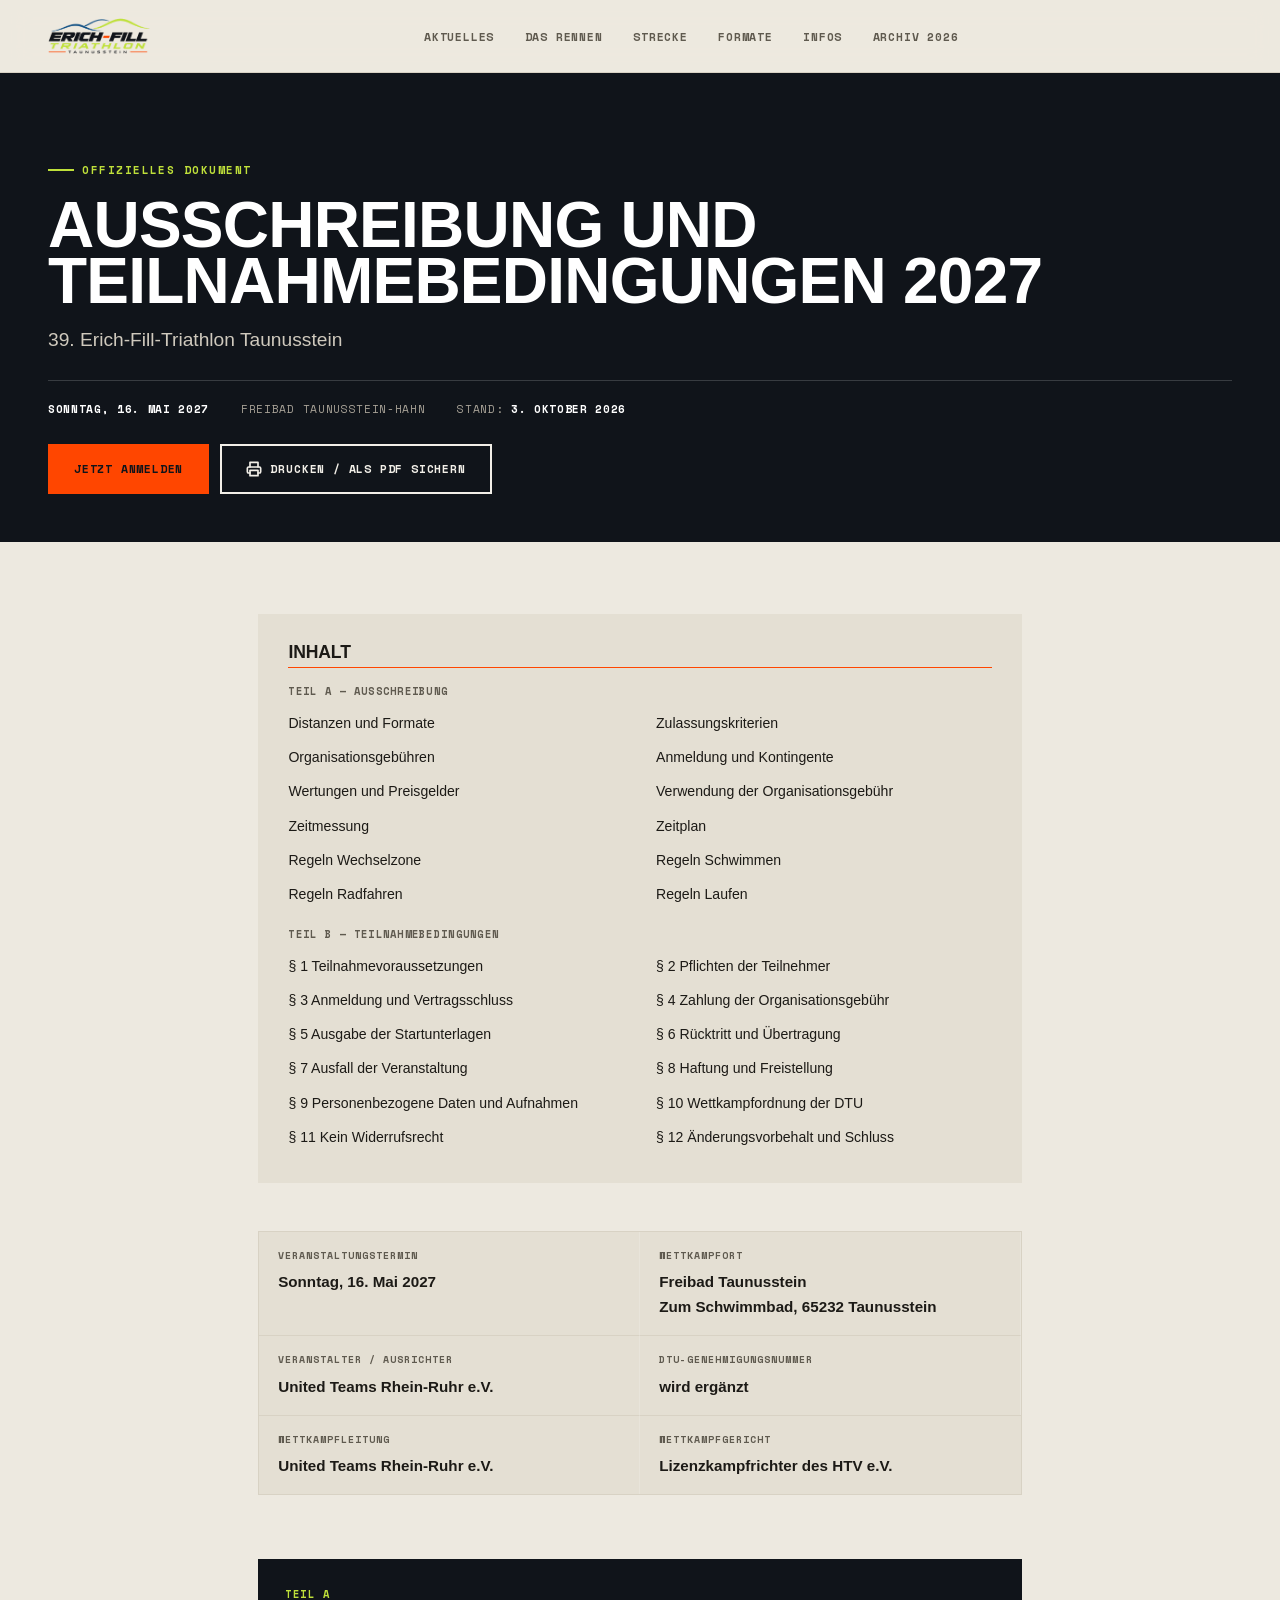
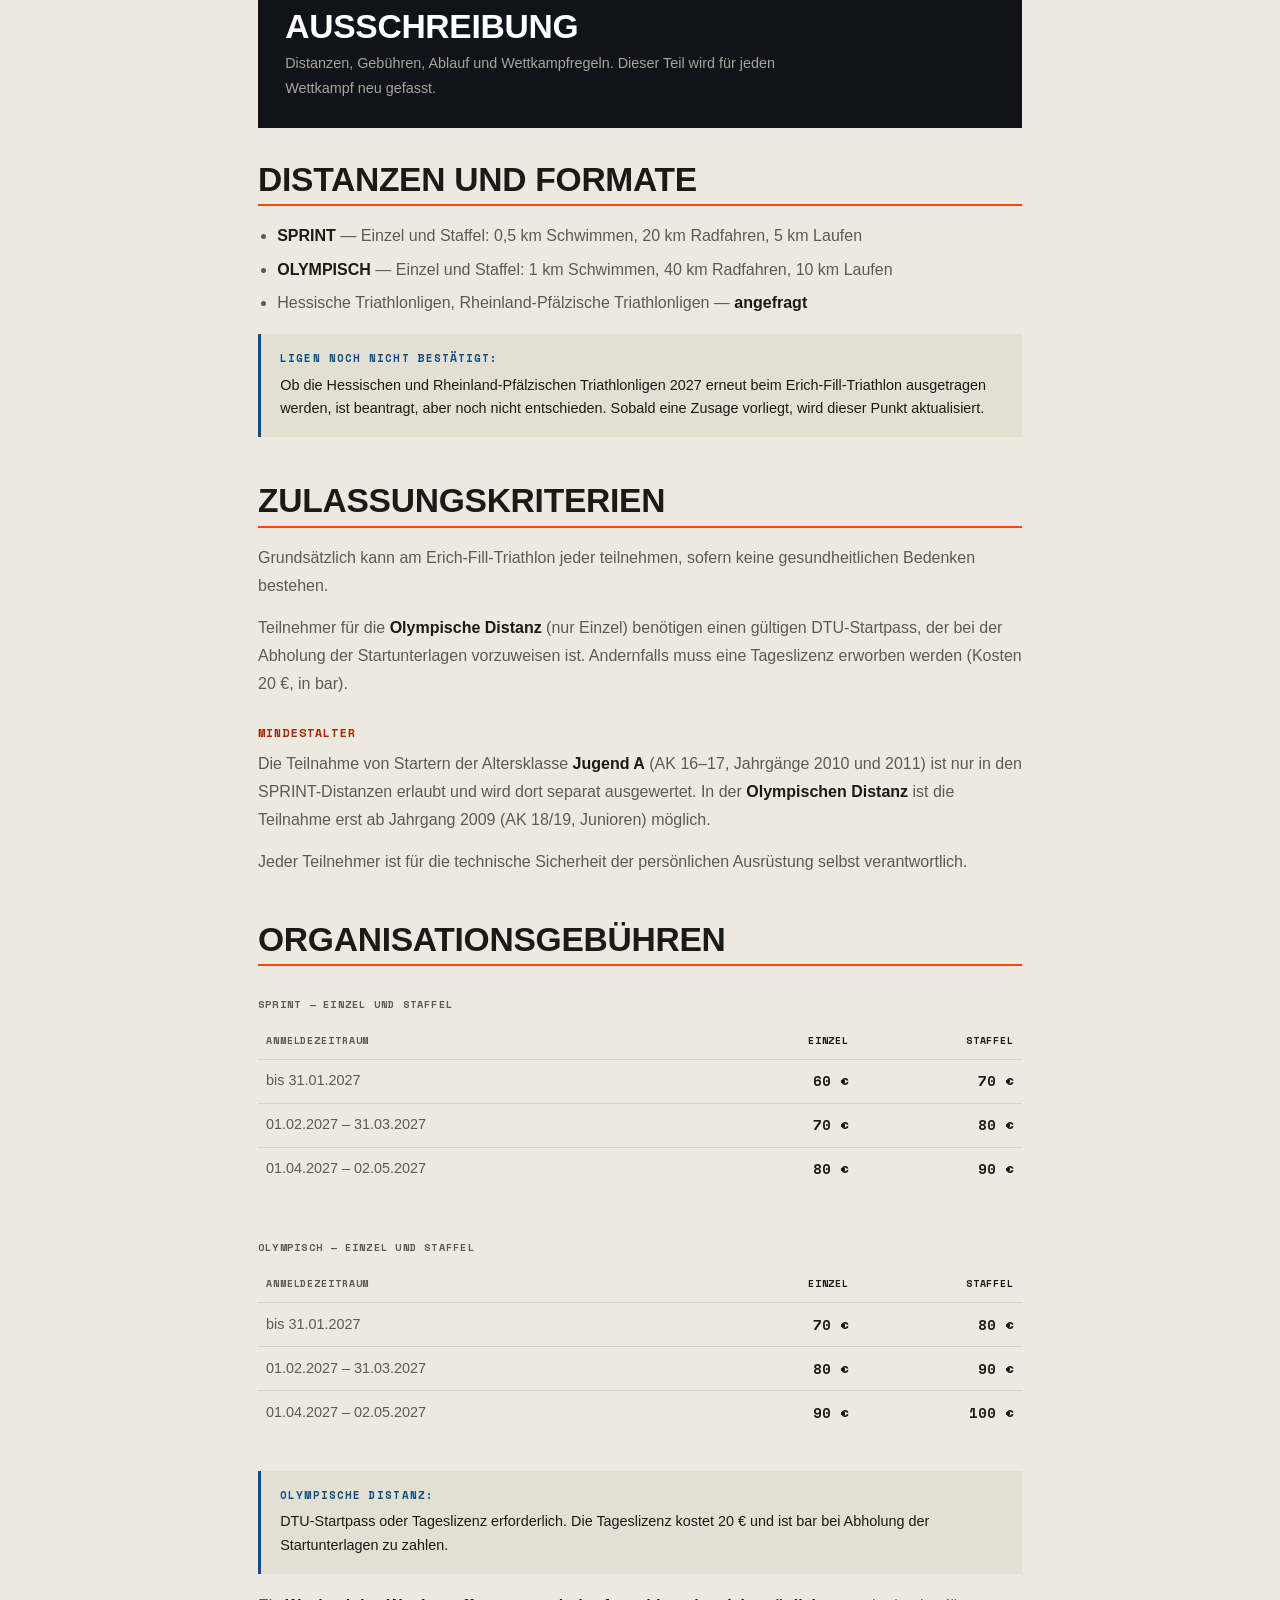
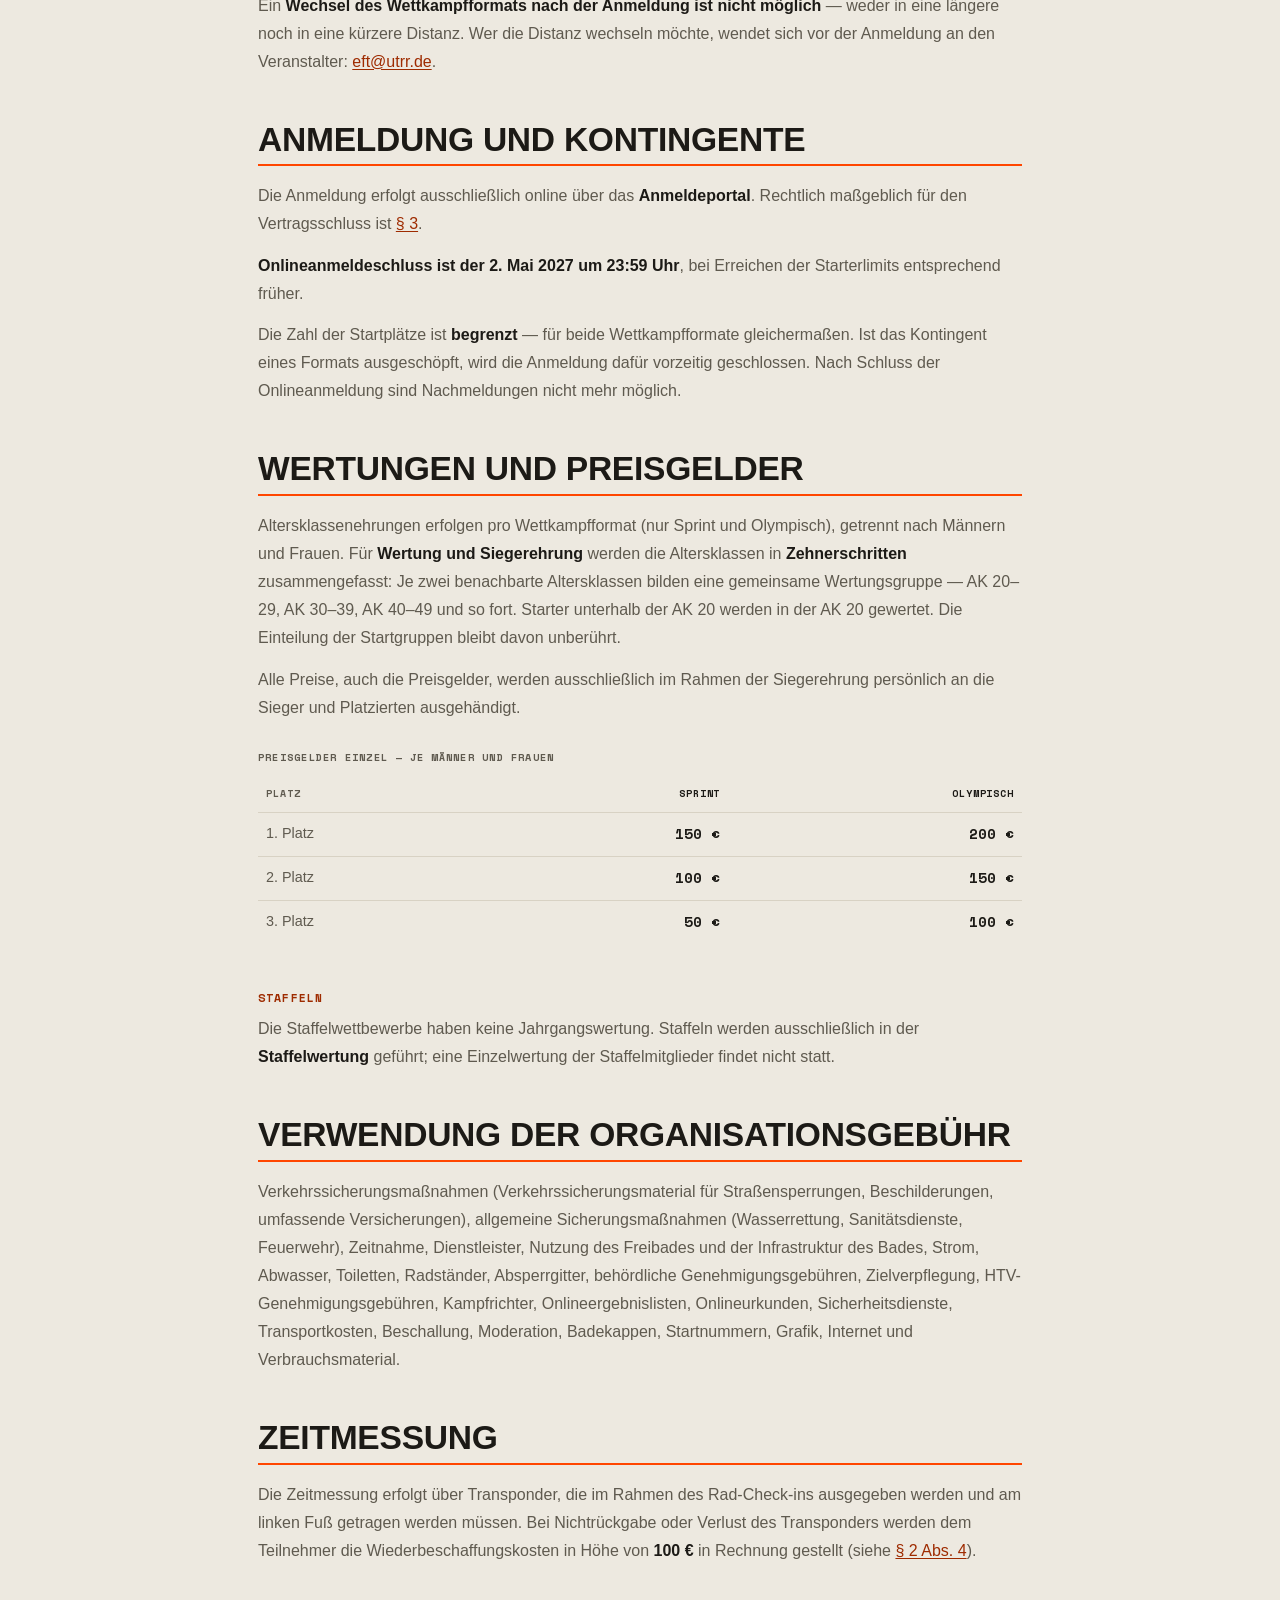
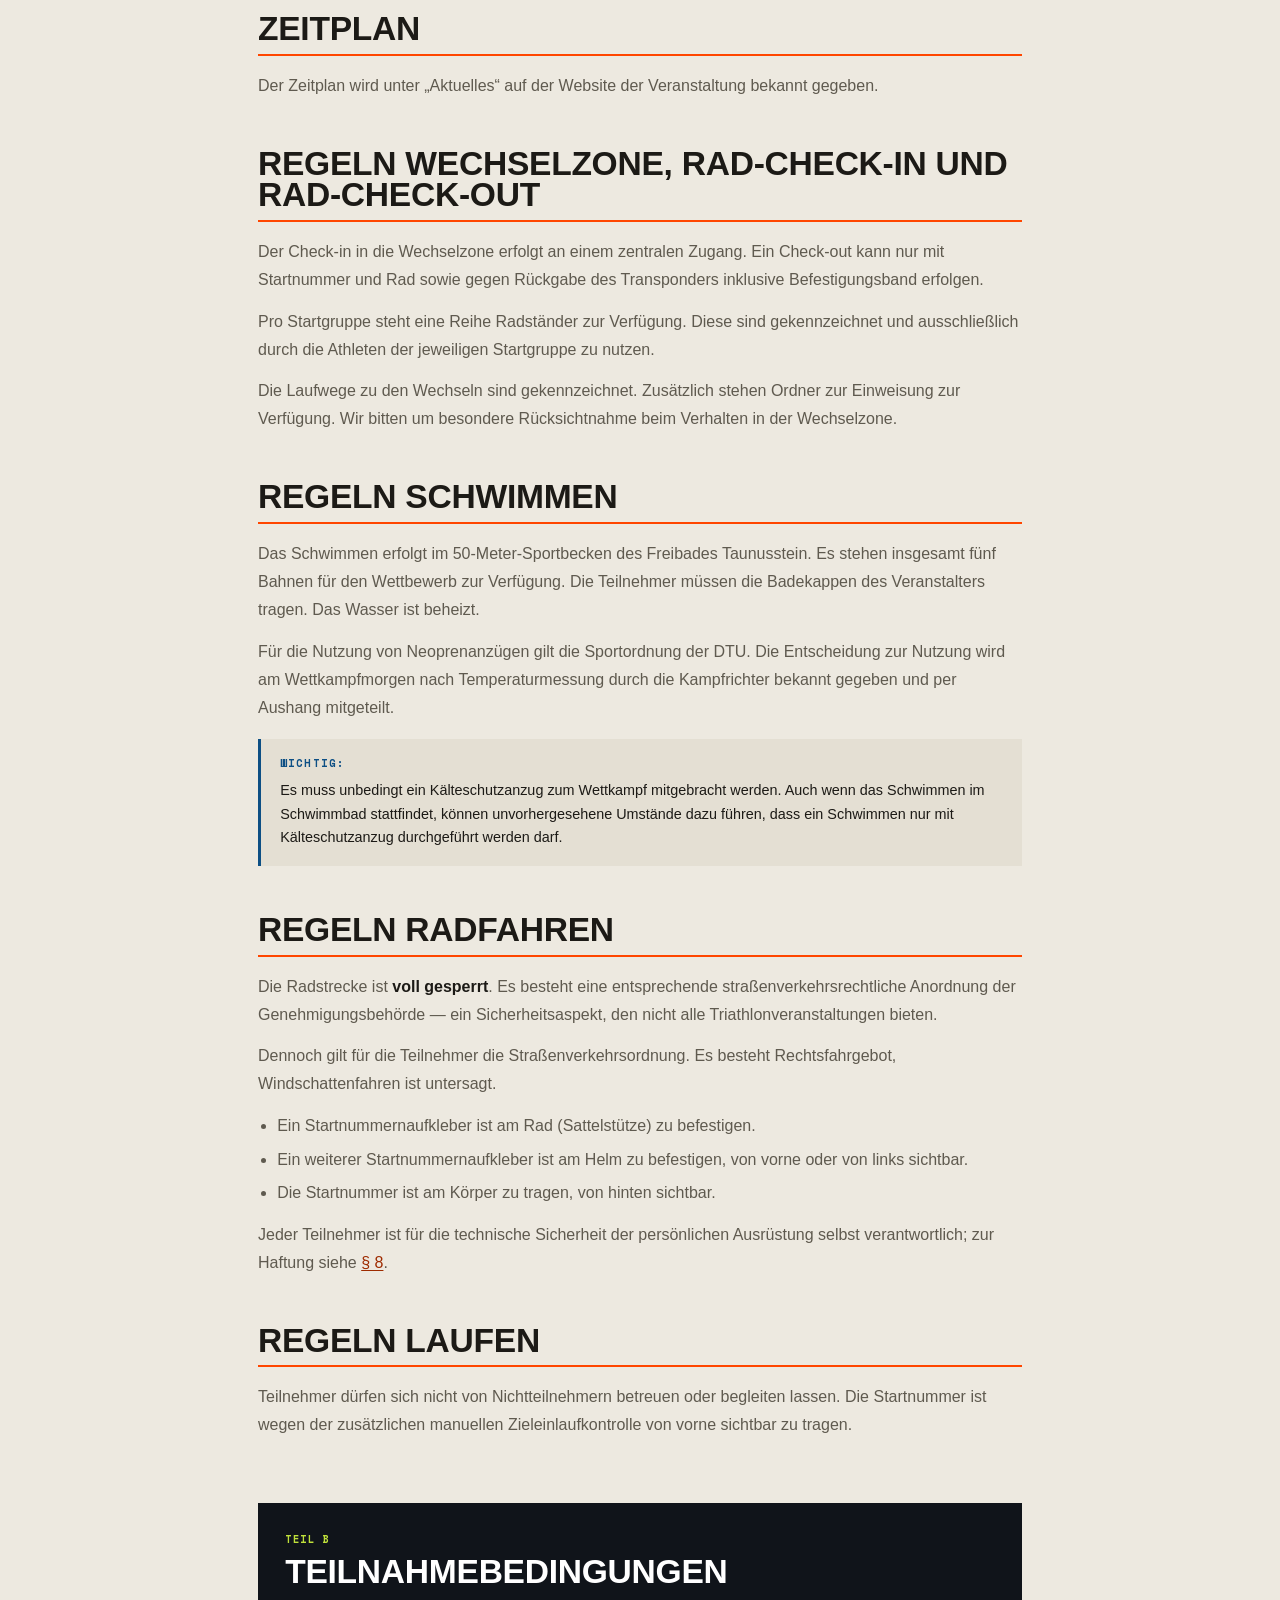
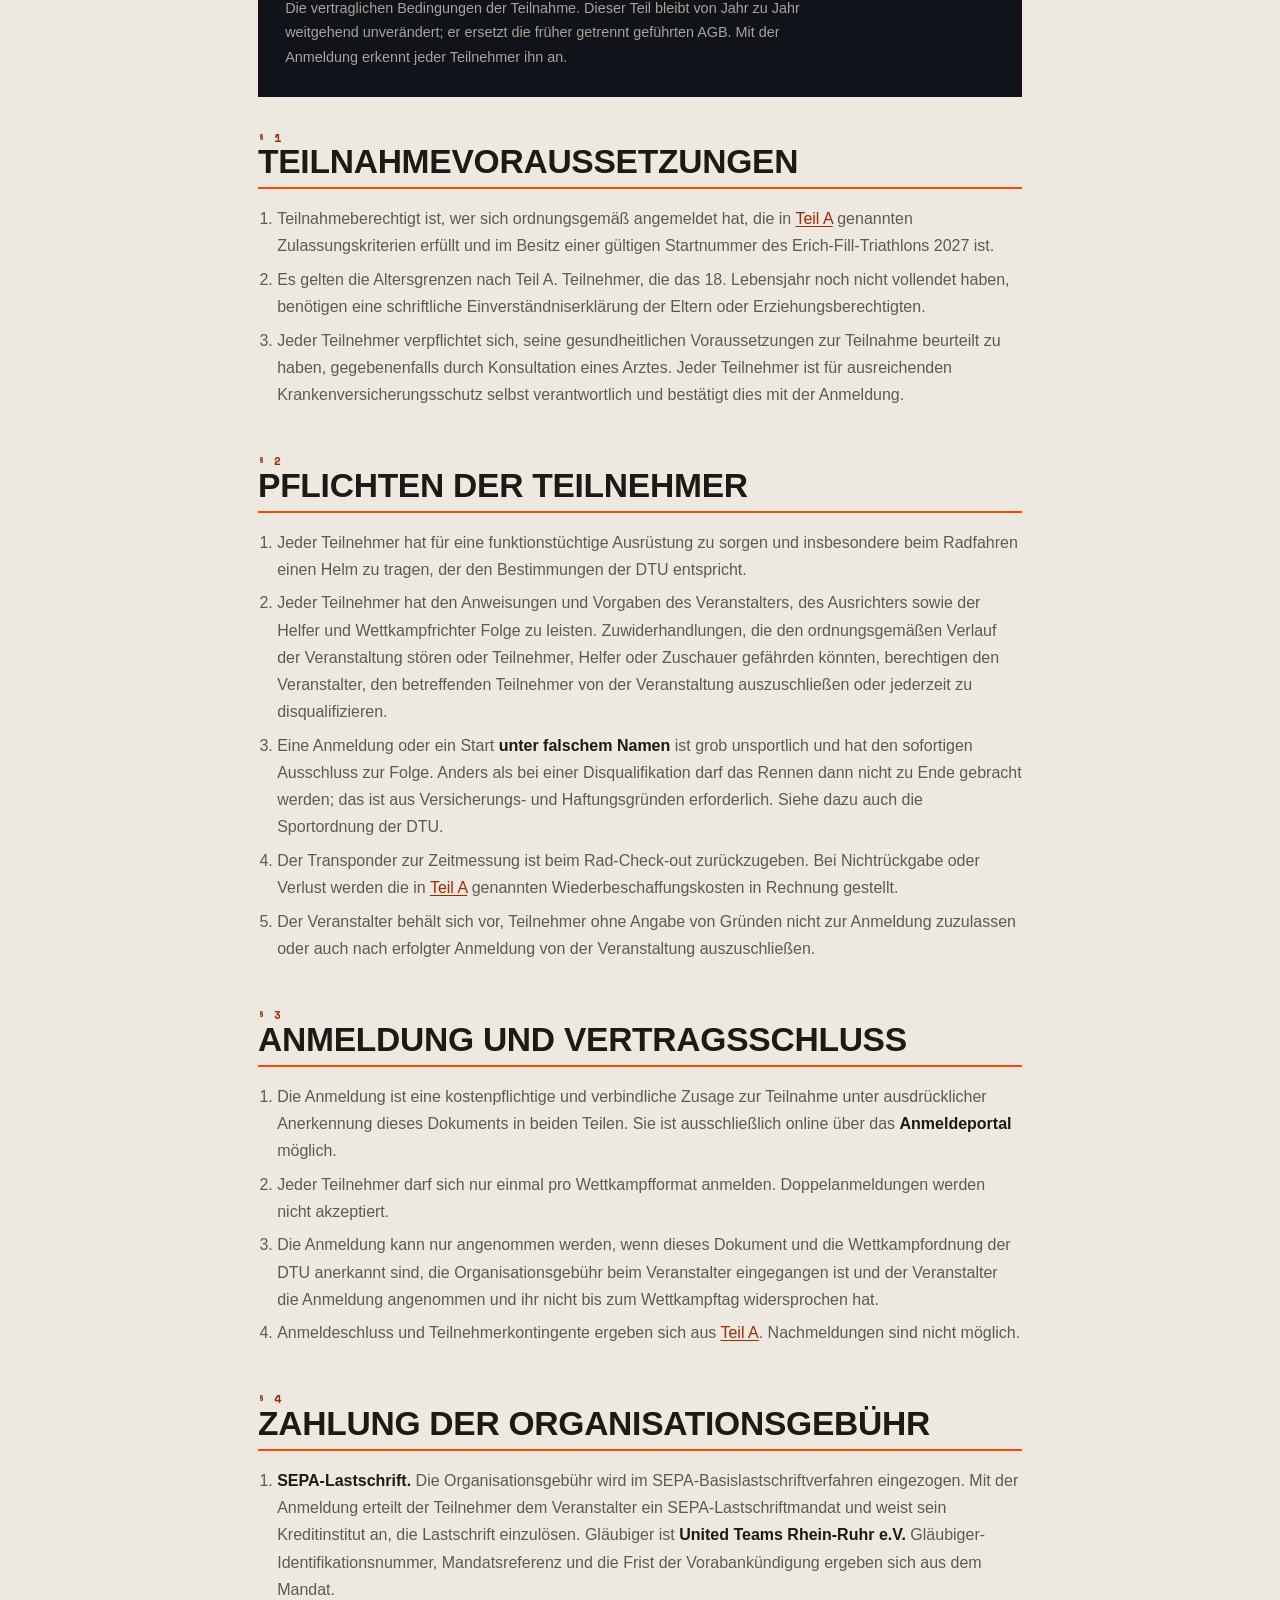
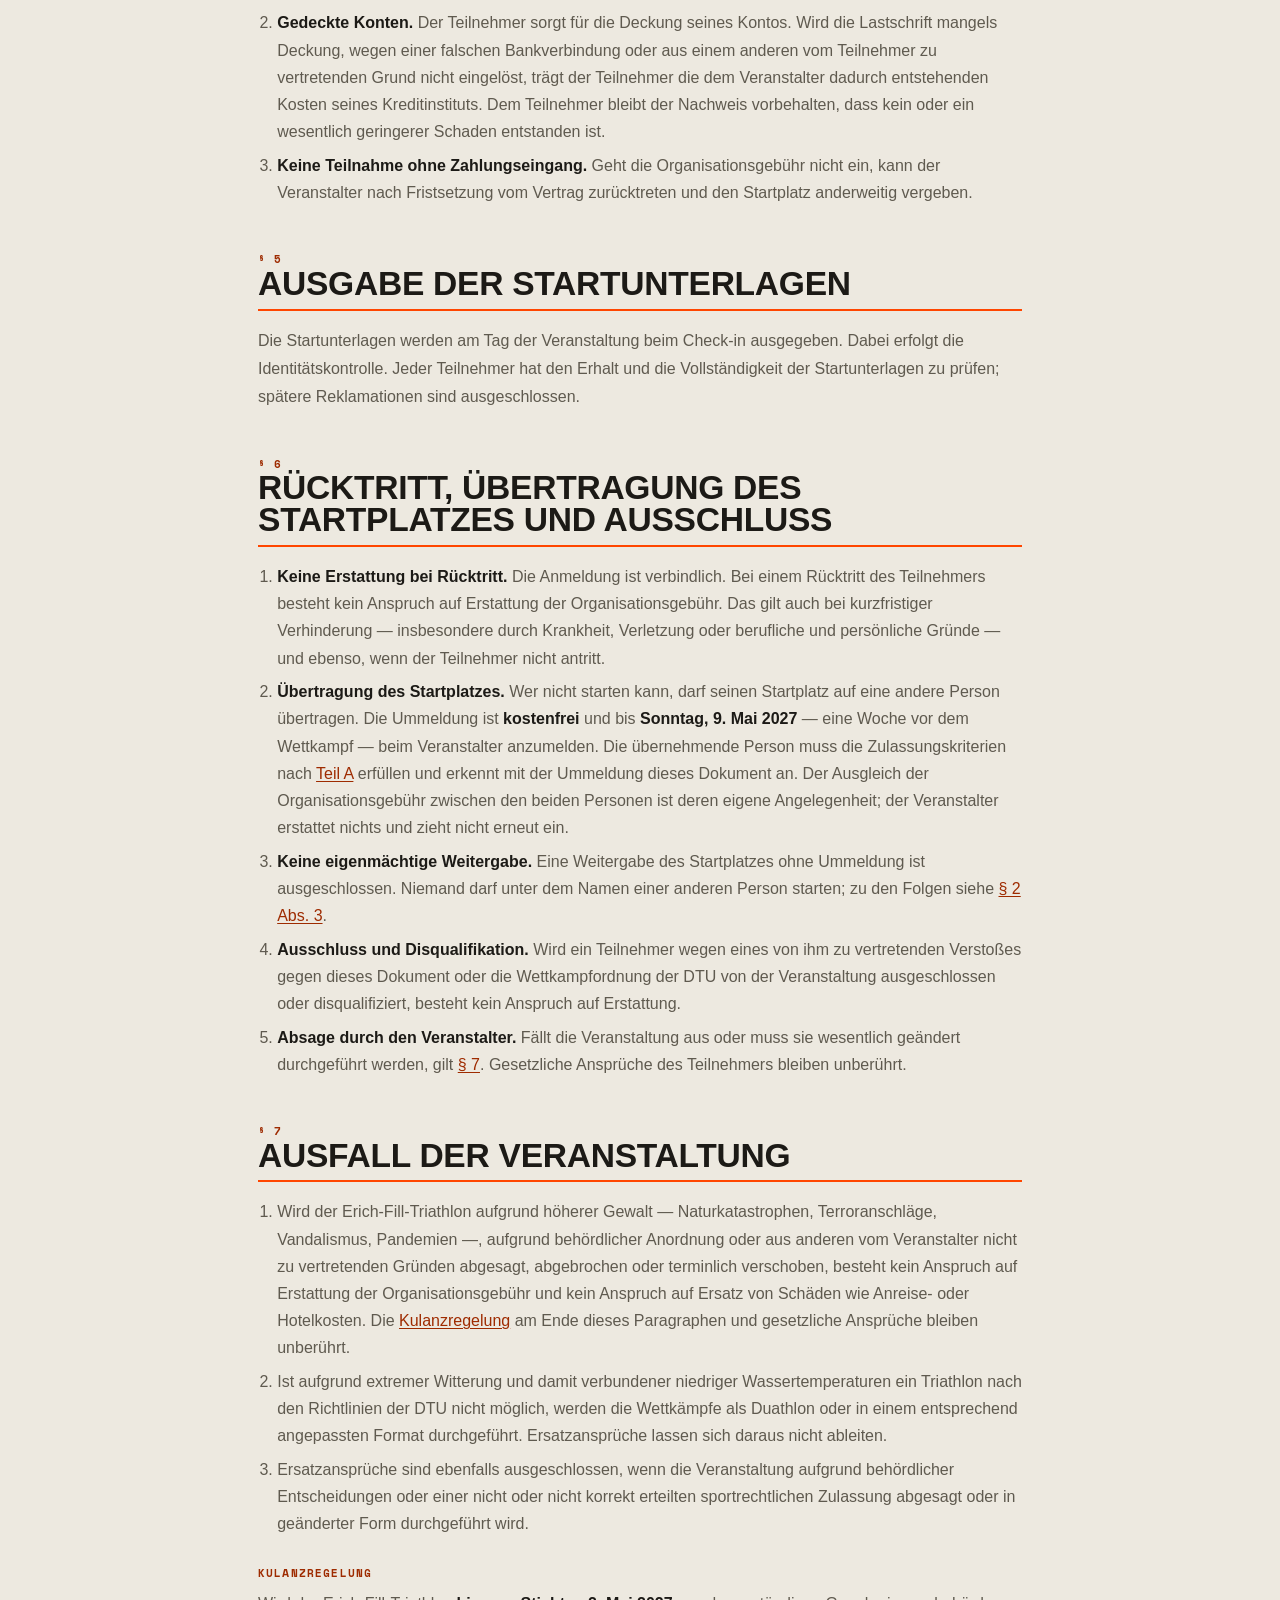
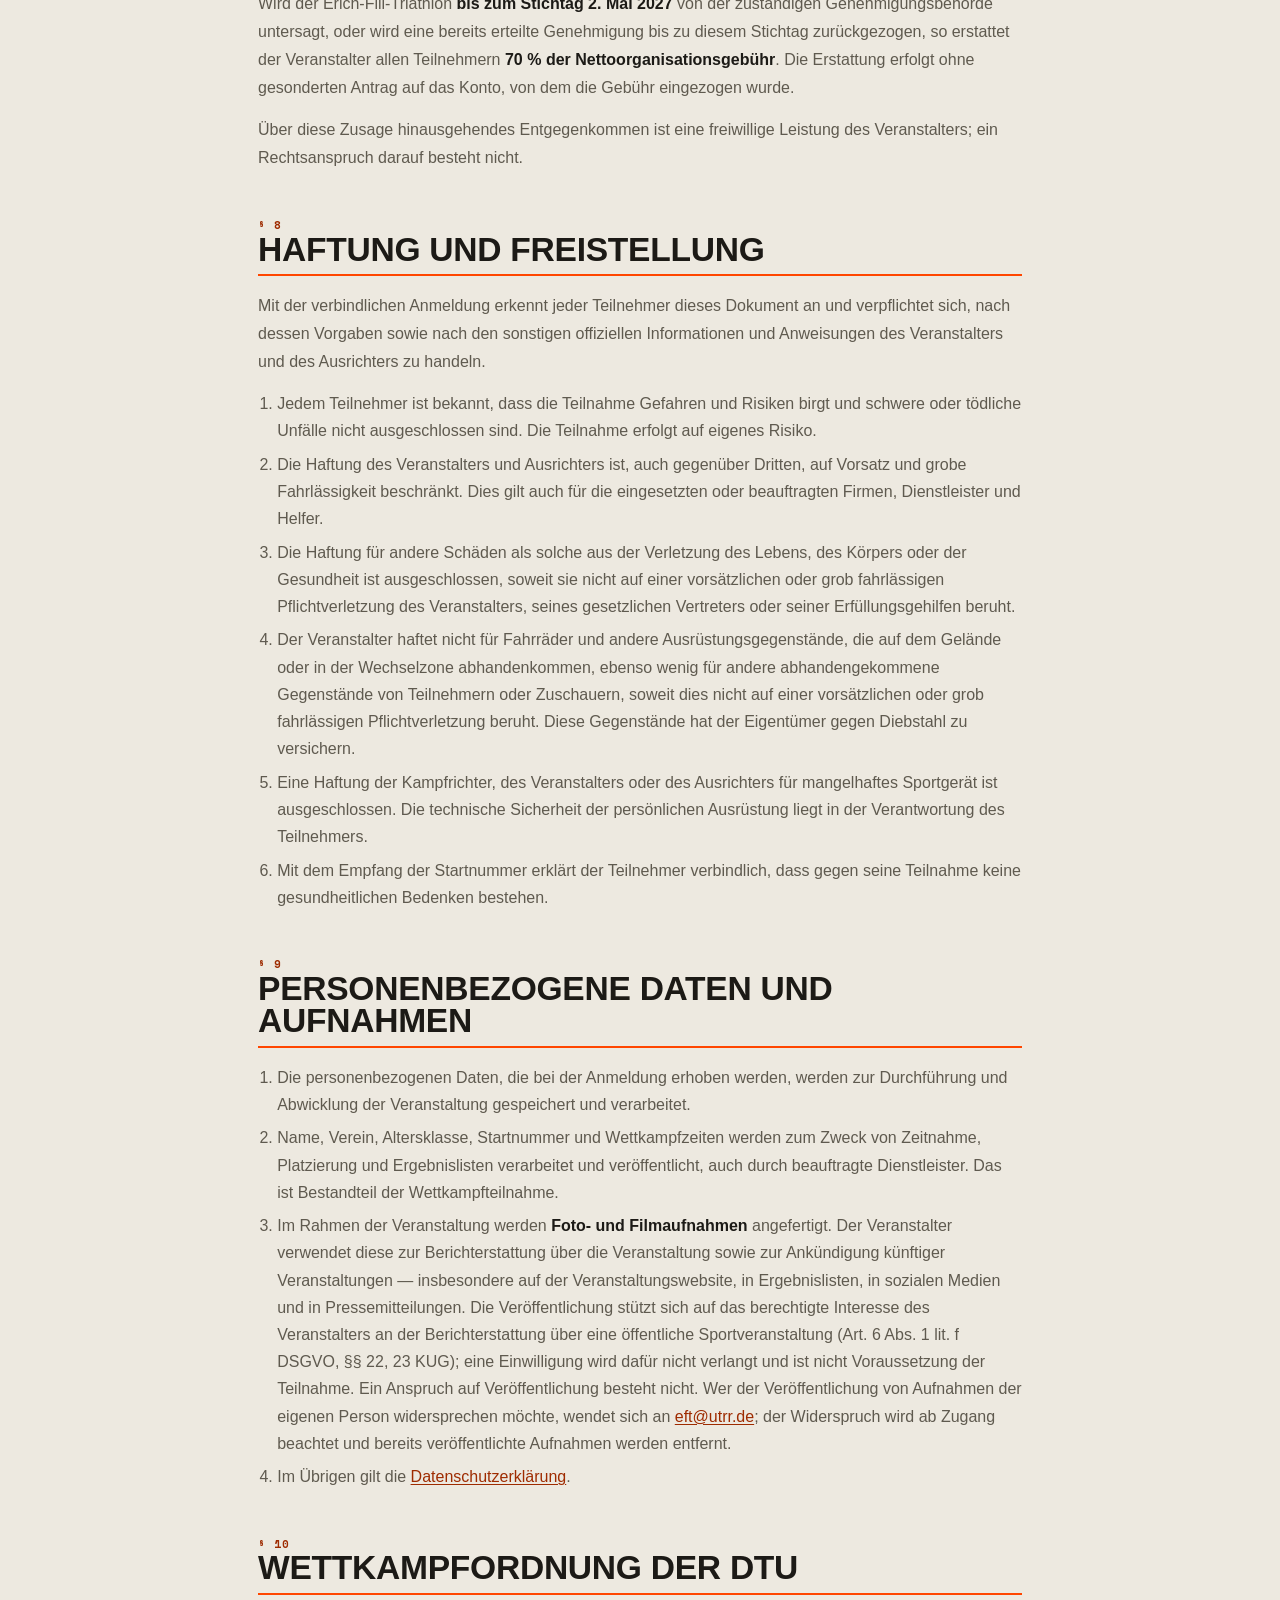
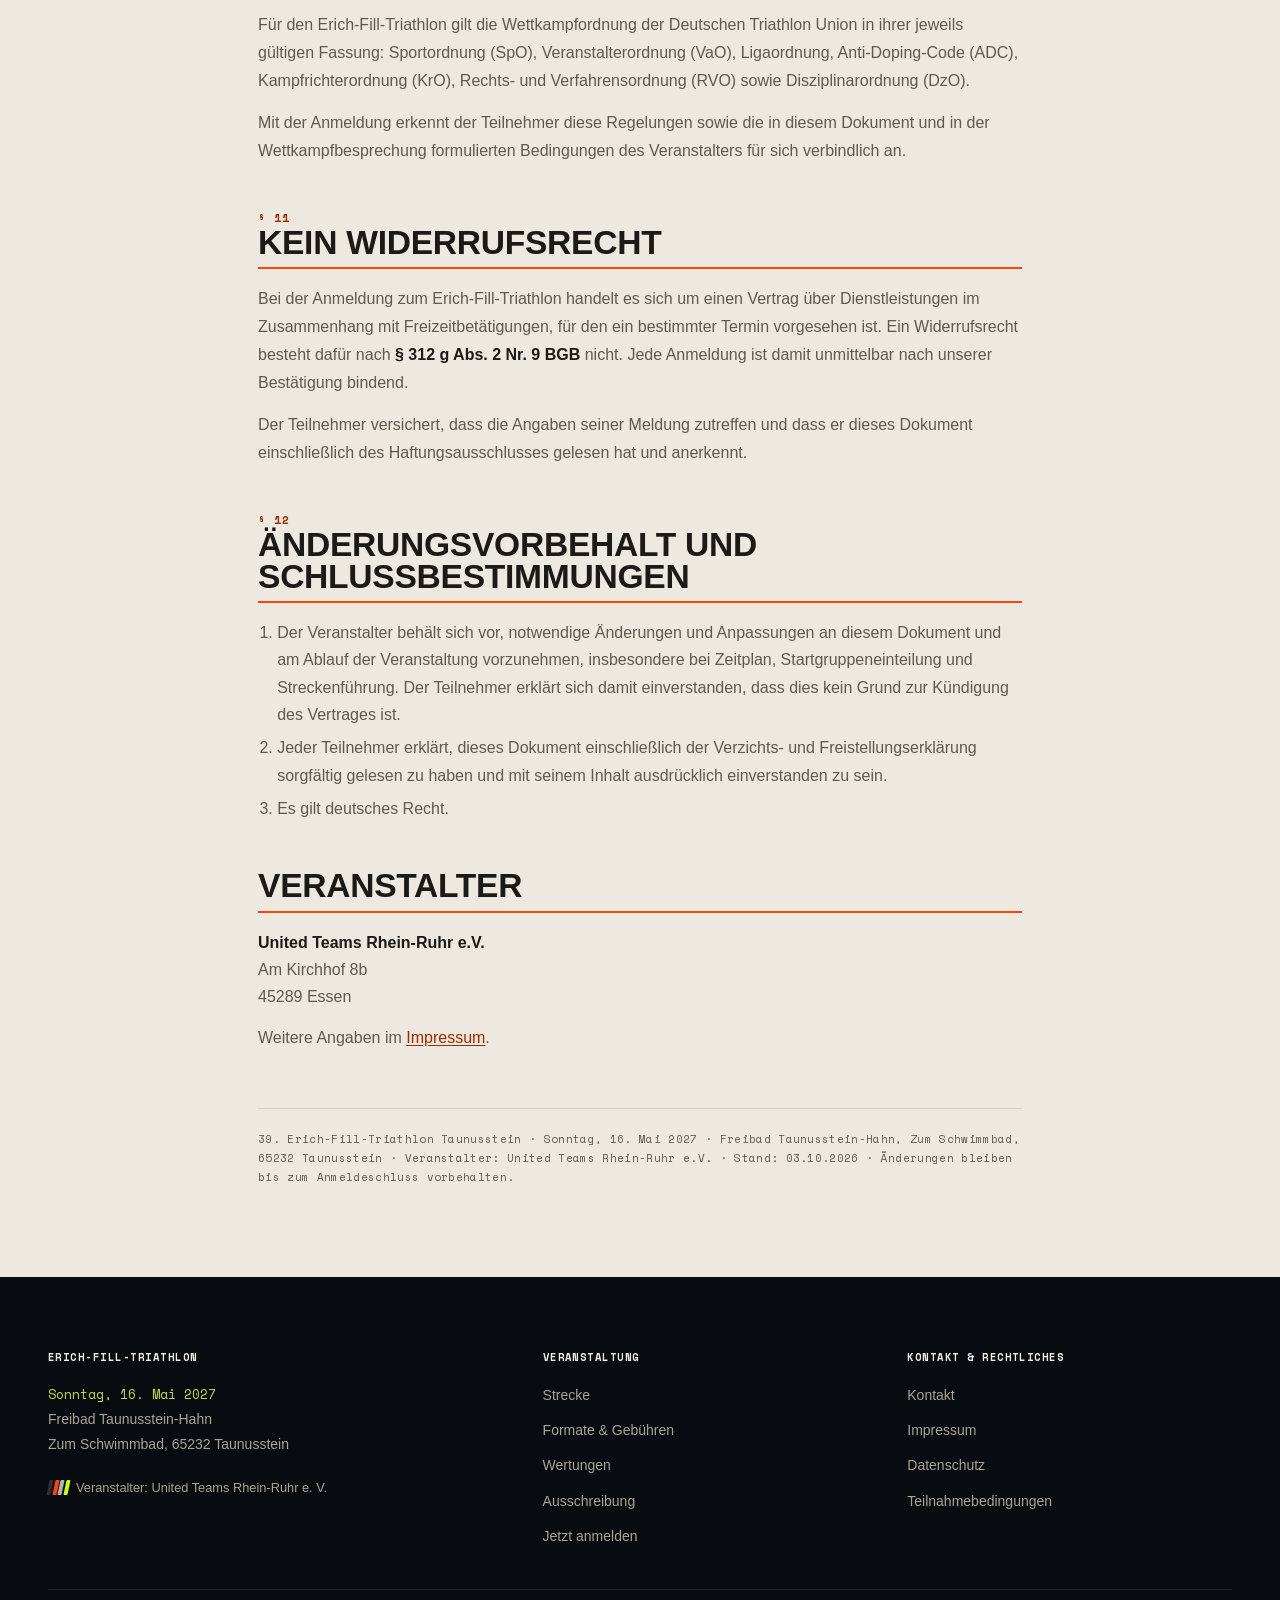
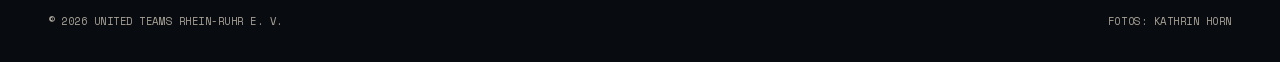
==== ausschreibung-2027.html @ da559ad8 "Website-Stand 31.10.: Redesign, Ausschreibung 2027, Galerie optimiert" ====
<!DOCTYPE html>
<html lang="de">
<head>
  <meta charset="UTF-8">
  <meta name="viewport" content="width=device-width, initial-scale=1.0">
  <title>Ausschreibung und Teilnahmebedingungen 2027 | Erich-Fill-Triathlon Taunusstein</title>
  <meta name="description" content="Offizielle Ausschreibung und Teilnahmebedingungen zum 39. Erich-Fill-Triathlon Taunusstein am 16. Mai 2027 — Distanzen, Startgelder, Regeln und Vertragsbedingungen in einem Dokument.">
  <meta name="robots" content="index, follow">

  <link rel="stylesheet" href="assets/fonts.css">
  <link rel="stylesheet" href="assets/redesign.css">
  <link rel="icon" href="/favicon.ico" sizes="any">
  <link rel="icon" type="image/png" sizes="32x32" href="/images/icon-32.png">
  <link rel="icon" type="image/png" sizes="192x192" href="/images/icon-192.png">
  <link rel="apple-touch-icon" href="/images/apple-touch-icon.png">
</head>
<body>

<header class="nav">
  <div class="wrap nav-in">
    <a href="index.html" class="nav-logo" aria-label="Erich-Fill-Triathlon Taunusstein – Startseite">
      <img src="images/eft-logo-sm-dunkel.png" alt="Erich-Fill-Triathlon Taunusstein" width="440" height="158">
    </a>
    <nav aria-label="Hauptnavigation">
      <ul class="nav-links" role="list">
        <li><a href="index.html#aktuelles">Aktuelles</a></li>
        <li><a href="index.html#mission">Das Rennen</a></li>
        <li><a href="index.html#strecke">Strecke</a></li>
        <li><a href="index.html#formate">Formate</a></li>
        <li><a href="index.html#infos">Infos</a></li>
        <li><a href="index.html#archiv">Archiv 2026</a></li>
      </ul>
    </nav>
    <div style="display:flex;align-items:center;gap:.6rem">
      <span class="btn btn-pri btn-wartet" style="display:none" id="navCta">Anmeldung ab 15.11.2026</span>
      <button class="burger" id="burger" aria-label="Menü öffnen" aria-expanded="false" aria-controls="mnav">
        <span></span><span></span><span></span>
      </button>
    </div>
  </div>
  <div class="mnav" id="mnav">
    <a href="index.html#aktuelles">Aktuelles</a>
    <a href="index.html#mission">Das Rennen</a>
    <a href="index.html#strecke">Strecke</a>
    <a href="index.html#formate">Formate</a>
    <a href="index.html#infos">Infos</a>
    <a href="index.html#archiv">Archiv 2026</a>
    <span class="mnav-hinweis">Anmeldung ab 15.11.2026</span>
  </div>
</header>

<main>

  <section class="doc-hero">
    <div class="wrap">
      <p class="kick">Offizielles Dokument</p>
      <h1 class="doc-title">Ausschreibung und Teilnahme&shy;bedingungen 2027</h1>
      <p class="doc-sub">39. Erich-Fill-Triathlon Taunusstein</p>
      <div class="doc-meta">
        <span><b>Sonntag, 16. Mai 2027</b></span>
        <span>Freibad Taunusstein-Hahn</span>
        <span>Stand: <b>3. Oktober 2026</b></span>
      </div>
      <div class="doc-actions">
        <span class="btn btn-pri btn-wartet">Anmeldung ab 15.11.2026</span>
        <button type="button" class="btn btn-out" onclick="window.print()">
          <svg width="16" height="16" viewBox="0 0 24 24" fill="none" stroke="currentColor" stroke-width="2.5" stroke-linecap="round" stroke-linejoin="round" aria-hidden="true"><polyline points="6 9 6 2 18 2 18 9"/><path d="M6 18H4a2 2 0 0 1-2-2v-5a2 2 0 0 1 2-2h16a2 2 0 0 1 2 2v5a2 2 0 0 1-2 2h-2"/><rect x="6" y="14" width="12" height="8"/></svg>
          Drucken / als PDF sichern
        </button>
      </div>
    </div>
  </section>

  <section class="doc">
    <div class="wrap">

      <div class="print-only print-head">
        <div class="pm">Ausschreibung und Teilnahmebedingungen 2027</div>
        <div class="ps">39. Erich-Fill-Triathlon Taunusstein</div>
        <div class="pd">Sonntag, 16. Mai 2027 · Freibad Taunusstein-Hahn · Stand: 03.10.2026</div>
      </div>


      <nav class="toc" aria-label="Inhaltsverzeichnis">
        <h2>Inhalt</h2>
        <div class="tg">Teil A — Ausschreibung</div>
        <div class="toc-grid">
          <a href="#distanzen">Distanzen und Formate</a>
          <a href="#zulassung">Zulassungskriterien</a>
          <a href="#gebuehren">Organisationsgebühren</a>
          <a href="#anmeldung">Anmeldung und Kontingente</a>
          <a href="#wertungen">Wertungen und Preisgelder</a>
          <a href="#verwendung">Verwendung der Organisationsgebühr</a>
          <a href="#zeitmessung">Zeitmessung</a>
          <a href="#zeitplan">Zeitplan</a>
          <a href="#wechselzone">Regeln Wechselzone</a>
          <a href="#schwimmen">Regeln Schwimmen</a>
          <a href="#radfahren">Regeln Radfahren</a>
          <a href="#laufen">Regeln Laufen</a>
        </div>
        <div class="tg">Teil B — Teilnahmebedingungen</div>
        <div class="toc-grid">
          <a href="#p1">§ 1 Teilnahmevoraussetzungen</a>
          <a href="#p2">§ 2 Pflichten der Teilnehmer</a>
          <a href="#p3">§ 3 Anmeldung und Vertragsschluss</a>
          <a href="#p4">§ 4 Zahlung der Organisationsgebühr</a>
          <a href="#p5">§ 5 Ausgabe der Startunterlagen</a>
          <a href="#p6">§ 6 Rücktritt und Übertragung</a>
          <a href="#p7">§ 7 Ausfall der Veranstaltung</a>
          <a href="#p8">§ 8 Haftung und Freistellung</a>
          <a href="#p9">§ 9 Personenbezogene Daten und Aufnahmen</a>
          <a href="#p10">§ 10 Wettkampfordnung der DTU</a>
          <a href="#p11">§ 11 Kein Widerrufsrecht</a>
          <a href="#p12">§ 12 Änderungsvorbehalt und Schluss</a>
        </div>
      </nav>

      <dl class="facts">
        <div class="fact"><dt>Veranstaltungstermin</dt><dd>Sonntag, 16. Mai 2027</dd></div>
        <div class="fact"><dt>Wettkampfort</dt><dd>Freibad Taunusstein<br>Zum Schwimmbad, 65232 Taunusstein</dd></div>
        <div class="fact"><dt>Veranstalter / Ausrichter</dt><dd>United Teams Rhein-Ruhr e.V.</dd></div>
        <div class="fact"><dt>DTU-Genehmigungsnummer</dt><dd>wird ergänzt</dd></div>
        <div class="fact"><dt>Wettkampfleitung</dt><dd>United Teams Rhein-Ruhr e.V.</dd></div>
        <div class="fact"><dt>Wettkampfgericht</dt><dd>Lizenzkampfrichter des HTV e.V.</dd></div>
      </dl>

      <!-- ============================================================
           TEIL A — sportliche Ausschreibung
           ============================================================ -->
      <div class="teil" id="teil-a">
        <div class="tl">Teil A</div>
        <h2>Ausschreibung</h2>
        <p>Distanzen, Gebühren, Ablauf und Wettkampfregeln. Dieser Teil wird für jeden Wettkampf
        neu gefasst.</p>
      </div>

      <div class="doc-block">
        <h2 id="distanzen">Distanzen und Formate</h2>
        <ul>
          <li><strong>SPRINT</strong> — Einzel und Staffel: 0,5 km Schwimmen, 20 km Radfahren, 5 km Laufen</li>
          <li><strong>OLYMPISCH</strong> — Einzel und Staffel: 1 km Schwimmen, 40 km Radfahren, 10 km Laufen</li>
          <li>Hessische Triathlonligen, Rheinland-Pfälzische Triathlonligen
          — <strong>angefragt</strong></li>
        </ul>
        <div class="docnote">
          <b>Ligen noch nicht bestätigt:</b> Ob die Hessischen und Rheinland-Pfälzischen
          Triathlonligen 2027 erneut beim Erich-Fill-Triathlon ausgetragen werden, ist beantragt,
          aber noch nicht entschieden. Sobald eine Zusage vorliegt, wird dieser Punkt aktualisiert.
        </div>
      </div>

      <div class="doc-block">
        <h2 id="zulassung">Zulassungskriterien</h2>
        <p>Grundsätzlich kann am Erich-Fill-Triathlon jeder teilnehmen, sofern keine gesundheitlichen
        Bedenken bestehen.</p>
        <p>Teilnehmer für die <strong>Olympische Distanz</strong> (nur Einzel) benötigen einen gültigen
        DTU-Startpass, der bei der Abholung der Startunterlagen vorzuweisen ist. Andernfalls muss eine
        Tageslizenz erworben werden (Kosten 20 €, in bar).</p>

        <h3>Mindestalter</h3>
        <p>Die Teilnahme von Startern der Altersklasse <strong>Jugend A</strong> (AK 16–17,
        Jahrgänge 2010 und 2011) ist nur in den SPRINT-Distanzen erlaubt und wird dort separat
        ausgewertet. In der <strong>Olympischen Distanz</strong> ist die Teilnahme erst ab
        Jahrgang 2009 (AK 18/19, Junioren) möglich.</p>
        <p>Jeder Teilnehmer ist für die technische Sicherheit der persönlichen Ausrüstung selbst
        verantwortlich.</p>
      </div>

      <div class="doc-block">
        <h2 id="gebuehren">Organisationsgebühren</h2>

        <div class="fee-wrap">
          <table class="fees">
            <caption>Sprint — Einzel und Staffel</caption>
            <thead>
              <tr><th scope="col">Anmeldezeitraum</th><th scope="col" class="num">Einzel</th><th scope="col" class="num">Staffel</th></tr>
            </thead>
            <tbody>
              <tr><td class="period">bis 31.01.2027</td><td class="num">60 €</td><td class="num">70 €</td></tr>
              <tr><td class="period">01.02.2027 – 31.03.2027</td><td class="num">70 €</td><td class="num">80 €</td></tr>
              <tr><td class="period">01.04.2027 – 02.05.2027</td><td class="num">80 €</td><td class="num">90 €</td></tr>
            </tbody>
          </table>
        </div>

        <div class="fee-wrap">
          <table class="fees">
            <caption>Olympisch — Einzel und Staffel</caption>
            <thead>
              <tr><th scope="col">Anmeldezeitraum</th><th scope="col" class="num">Einzel</th><th scope="col" class="num">Staffel</th></tr>
            </thead>
            <tbody>
              <tr><td class="period">bis 31.01.2027</td><td class="num">70 €</td><td class="num">80 €</td></tr>
              <tr><td class="period">01.02.2027 – 31.03.2027</td><td class="num">80 €</td><td class="num">90 €</td></tr>
              <tr><td class="period">01.04.2027 – 02.05.2027</td><td class="num">90 €</td><td class="num">100 €</td></tr>
            </tbody>
          </table>
        </div>

        <div class="docnote">
          <b>Olympische Distanz:</b> DTU-Startpass oder Tageslizenz erforderlich.
          Die Tageslizenz kostet 20 € und ist bar bei Abholung der Startunterlagen zu zahlen.
        </div>

        <p>Ein <strong>Wechsel des Wettkampfformats nach der Anmeldung ist nicht möglich</strong> —
        weder in eine längere noch in eine kürzere Distanz. Wer die Distanz wechseln möchte, wendet
        sich vor der Anmeldung an den Veranstalter:
        <a href="mailto:eft@utrr.de">eft@utrr.de</a>.</p>
      </div>

      <div class="doc-block">
        <h2 id="anmeldung">Anmeldung und Kontingente</h2>
        <p>Die Anmeldung erfolgt ausschließlich online über das
        <strong>Anmeldeportal</strong>.
        Rechtlich maßgeblich für den Vertragsschluss ist <a href="#p3">§ 3</a>.</p>
        <p><strong>Onlineanmeldeschluss ist der 2. Mai 2027 um 23:59 Uhr</strong>, bei Erreichen der
        Starterlimits entsprechend früher.</p>
        <p>Die Zahl der Startplätze ist <strong>begrenzt</strong> — für beide Wettkampfformate
        gleichermaßen. Ist das Kontingent eines Formats ausgeschöpft, wird die Anmeldung dafür
        vorzeitig geschlossen. Nach Schluss der Onlineanmeldung sind Nachmeldungen nicht mehr
        möglich.</p>
      </div>

      <div class="doc-block">
        <h2 id="wertungen">Wertungen und Preisgelder</h2>
        <p>Altersklassenehrungen erfolgen pro Wettkampfformat (nur Sprint und Olympisch), getrennt nach
        Männern und Frauen. Für <strong>Wertung und Siegerehrung</strong> werden die Altersklassen in
        <strong>Zehnerschritten</strong> zusammengefasst: Je zwei benachbarte Altersklassen bilden eine
        gemeinsame Wertungsgruppe — AK 20–29, AK 30–39, AK 40–49 und so fort. Starter unterhalb der
        AK 20 werden in der AK 20 gewertet. Die Einteilung der Startgruppen bleibt davon unberührt.</p>
        <p>Alle Preise, auch die Preisgelder, werden ausschließlich im Rahmen der Siegerehrung
        persönlich an die Sieger und Platzierten ausgehändigt.</p>

        <div class="fee-wrap">
          <table class="fees">
            <caption>Preisgelder Einzel — je Männer und Frauen</caption>
            <thead>
              <tr><th scope="col">Platz</th><th scope="col" class="num">Sprint</th><th scope="col" class="num">Olympisch</th></tr>
            </thead>
            <tbody>
              <tr><td class="period">1. Platz</td><td class="num">150 €</td><td class="num">200 €</td></tr>
              <tr><td class="period">2. Platz</td><td class="num">100 €</td><td class="num">150 €</td></tr>
              <tr><td class="period">3. Platz</td><td class="num">50 €</td><td class="num">100 €</td></tr>
            </tbody>
          </table>
        </div>

        <h3>Staffeln</h3>
        <p>Die Staffelwettbewerbe haben keine Jahrgangswertung. Staffeln werden
        ausschließlich in der <strong>Staffelwertung</strong> geführt; eine Einzelwertung
        der Staffelmitglieder findet nicht statt.</p>
      </div>

      <div class="doc-block">
        <h2 id="verwendung">Verwendung der Organisationsgebühr</h2>
        <p>Verkehrssicherungsmaßnahmen (Verkehrssicherungsmaterial für Straßensperrungen,
        Beschilderungen, umfassende Versicherungen), allgemeine Sicherungsmaßnahmen (Wasserrettung,
        Sanitätsdienste, Feuerwehr), Zeitnahme, Dienstleister, Nutzung des Freibades und der Infrastruktur
        des Bades, Strom, Abwasser, Toiletten, Radständer, Absperrgitter, behördliche
        Genehmigungsgebühren, Zielverpflegung, HTV-Genehmigungsgebühren, Kampfrichter,
        Onlineergebnislisten, Onlineurkunden, Sicherheitsdienste, Transportkosten, Beschallung,
        Moderation, Badekappen, Startnummern, Grafik, Internet und Verbrauchsmaterial.</p>
      </div>

      <div class="doc-block">
        <h2 id="zeitmessung">Zeitmessung</h2>
        <p>Die Zeitmessung erfolgt über Transponder, die im Rahmen des Rad-Check-ins ausgegeben werden
        und am linken Fuß getragen werden müssen. Bei Nichtrückgabe oder Verlust des Transponders werden
        dem Teilnehmer die Wiederbeschaffungskosten in Höhe von <strong>100 €</strong> in Rechnung
        gestellt (siehe <a href="#p2">§ 2 Abs. 4</a>).</p>
      </div>

      <div class="doc-block">
        <h2 id="zeitplan">Zeitplan</h2>
        <p>Der Zeitplan wird unter „Aktuelles“ auf der Website der Veranstaltung bekannt gegeben.</p>
      </div>

      <div class="doc-block">
        <h2 id="wechselzone">Regeln Wechselzone, Rad-Check-in und Rad-Check-out</h2>
        <p>Der Check-in in die Wechselzone erfolgt an einem zentralen Zugang. Ein Check-out kann nur mit
        Startnummer und Rad sowie gegen Rückgabe des Transponders inklusive Befestigungsband erfolgen.</p>
        <p>Pro Startgruppe steht eine Reihe Radständer zur Verfügung. Diese sind gekennzeichnet und
        ausschließlich durch die Athleten der jeweiligen Startgruppe zu nutzen.</p>
        <p>Die Laufwege zu den Wechseln sind gekennzeichnet. Zusätzlich stehen Ordner zur Einweisung zur
        Verfügung. Wir bitten um besondere Rücksichtnahme beim Verhalten in der Wechselzone.</p>
      </div>

      <div class="doc-block">
        <h2 id="schwimmen">Regeln Schwimmen</h2>
        <p>Das Schwimmen erfolgt im 50-Meter-Sportbecken des Freibades Taunusstein. Es stehen insgesamt
        fünf Bahnen für den Wettbewerb zur Verfügung. Die Teilnehmer müssen die Badekappen des
        Veranstalters tragen. Das Wasser ist beheizt.</p>
        <p>Für die Nutzung von Neoprenanzügen gilt die Sportordnung der DTU. Die Entscheidung zur Nutzung
        wird am Wettkampfmorgen nach Temperaturmessung durch die Kampfrichter bekannt gegeben und per
        Aushang mitgeteilt.</p>
        <div class="docnote">
          <b>Wichtig:</b> Es muss unbedingt ein Kälteschutzanzug zum Wettkampf mitgebracht werden.
          Auch wenn das Schwimmen im Schwimmbad stattfindet, können unvorhergesehene Umstände dazu
          führen, dass ein Schwimmen nur mit Kälteschutzanzug durchgeführt werden darf.
        </div>
      </div>

      <div class="doc-block">
        <h2 id="radfahren">Regeln Radfahren</h2>
        <p>Die Radstrecke ist <strong>voll gesperrt</strong>. Es besteht eine entsprechende
        straßenverkehrsrechtliche Anordnung der Genehmigungsbehörde — ein Sicherheitsaspekt, den nicht
        alle Triathlonveranstaltungen bieten.</p>
        <p>Dennoch gilt für die Teilnehmer die Straßenverkehrsordnung. Es besteht Rechtsfahrgebot,
        Windschattenfahren ist untersagt.</p>
        <ul>
          <li>Ein Startnummernaufkleber ist am Rad (Sattelstütze) zu befestigen.</li>
          <li>Ein weiterer Startnummernaufkleber ist am Helm zu befestigen, von vorne oder von links sichtbar.</li>
          <li>Die Startnummer ist am Körper zu tragen, von hinten sichtbar.</li>
        </ul>
        <p>Jeder Teilnehmer ist für die technische Sicherheit der persönlichen Ausrüstung selbst
        verantwortlich; zur Haftung siehe <a href="#p8">§ 8</a>.</p>
      </div>

      <div class="doc-block">
        <h2 id="laufen">Regeln Laufen</h2>
        <p>Teilnehmer dürfen sich nicht von Nichtteilnehmern betreuen oder begleiten lassen. Die
        Startnummer ist wegen der zusätzlichen manuellen Zieleinlaufkontrolle von vorne sichtbar zu
        tragen.</p>
      </div>

      <!-- ============================================================
           TEIL B — Teilnahmebedingungen (Vertragstext)
           ============================================================ -->
      <div class="teil" id="teil-b">
        <div class="tl">Teil B</div>
        <h2>Teilnahmebedingungen</h2>
        <p>Die vertraglichen Bedingungen der Teilnahme. Dieser Teil bleibt von Jahr zu Jahr
        weitgehend unverändert; er ersetzt die früher getrennt geführten AGB. Mit der Anmeldung
        erkennt jeder Teilnehmer ihn an.</p>
      </div>

      <div class="doc-block">
        <h2 id="p1"><span class="pnum">§ 1</span>Teilnahmevoraussetzungen</h2>
        <ol>
          <li>Teilnahmeberechtigt ist, wer sich ordnungsgemäß angemeldet hat, die in
          <a href="#zulassung">Teil A</a> genannten Zulassungskriterien erfüllt und im Besitz einer
          gültigen Startnummer des Erich-Fill-Triathlons 2027 ist.</li>
          <li>Es gelten die Altersgrenzen nach Teil A. Teilnehmer, die das 18. Lebensjahr noch nicht
          vollendet haben, benötigen eine schriftliche Einverständniserklärung der Eltern oder
          Erziehungsberechtigten.</li>
          <li>Jeder Teilnehmer verpflichtet sich, seine gesundheitlichen Voraussetzungen zur Teilnahme
          beurteilt zu haben, gegebenenfalls durch Konsultation eines Arztes. Jeder Teilnehmer ist für
          ausreichenden Krankenversicherungsschutz selbst verantwortlich und bestätigt dies mit der
          Anmeldung.</li>
        </ol>
      </div>

      <div class="doc-block">
        <h2 id="p2"><span class="pnum">§ 2</span>Pflichten der Teilnehmer</h2>
        <ol>
          <li>Jeder Teilnehmer hat für eine funktionstüchtige Ausrüstung zu sorgen und insbesondere
          beim Radfahren einen Helm zu tragen, der den Bestimmungen der DTU entspricht.</li>
          <li>Jeder Teilnehmer hat den Anweisungen und Vorgaben des Veranstalters, des Ausrichters
          sowie der Helfer und Wettkampfrichter Folge zu leisten. Zuwiderhandlungen, die den
          ordnungsgemäßen Verlauf der Veranstaltung stören oder Teilnehmer, Helfer oder Zuschauer
          gefährden könnten, berechtigen den Veranstalter, den betreffenden Teilnehmer von der
          Veranstaltung auszuschließen oder jederzeit zu disqualifizieren.</li>
          <li>Eine Anmeldung oder ein Start <strong>unter falschem Namen</strong> ist grob unsportlich
          und hat den sofortigen Ausschluss zur Folge. Anders als bei einer Disqualifikation darf das
          Rennen dann nicht zu Ende gebracht werden; das ist aus Versicherungs- und Haftungsgründen
          erforderlich. Siehe dazu auch die Sportordnung der DTU.</li>
          <li>Der Transponder zur Zeitmessung ist beim Rad-Check-out zurückzugeben. Bei Nichtrückgabe
          oder Verlust werden die in <a href="#zeitmessung">Teil A</a> genannten
          Wiederbeschaffungskosten in Rechnung gestellt.</li>
          <li>Der Veranstalter behält sich vor, Teilnehmer ohne Angabe von Gründen nicht zur Anmeldung
          zuzulassen oder auch nach erfolgter Anmeldung von der Veranstaltung auszuschließen.</li>
        </ol>
      </div>

      <div class="doc-block">
        <h2 id="p3"><span class="pnum">§ 3</span>Anmeldung und Vertragsschluss</h2>
        <ol>
          <li>Die Anmeldung ist eine kostenpflichtige und verbindliche Zusage zur Teilnahme unter
          ausdrücklicher Anerkennung dieses Dokuments in beiden Teilen. Sie ist ausschließlich online
          über das <strong>Anmeldeportal</strong>
          möglich.</li>
          <li>Jeder Teilnehmer darf sich nur einmal pro Wettkampfformat anmelden. Doppelanmeldungen
          werden nicht akzeptiert.</li>
          <li>Die Anmeldung kann nur angenommen werden, wenn dieses Dokument und die Wettkampfordnung
          der DTU anerkannt sind, die Organisationsgebühr beim Veranstalter eingegangen ist und der
          Veranstalter die Anmeldung angenommen und ihr nicht bis zum Wettkampftag widersprochen hat.</li>
          <li>Anmeldeschluss und Teilnehmerkontingente ergeben sich aus
          <a href="#anmeldung">Teil A</a>. Nachmeldungen sind nicht möglich.</li>
        </ol>
      </div>

      <div class="doc-block">
        <h2 id="p4"><span class="pnum">§ 4</span>Zahlung der Organisationsgebühr</h2>
        <ol>
          <li><strong>SEPA-Lastschrift.</strong> Die Organisationsgebühr wird im
          SEPA-Basislastschriftverfahren eingezogen. Mit der Anmeldung erteilt der Teilnehmer dem
          Veranstalter ein SEPA-Lastschriftmandat und weist sein Kreditinstitut an, die Lastschrift
          einzulösen. Gläubiger ist <strong>United Teams Rhein-Ruhr e.V.</strong>
          Gläubiger-Identifikationsnummer, Mandatsreferenz und die Frist der Vorabankündigung ergeben
          sich aus dem Mandat.</li>

          <li><strong>Gedeckte Konten.</strong> Der Teilnehmer sorgt für die Deckung seines Kontos.
          Wird die Lastschrift mangels Deckung, wegen einer falschen Bankverbindung oder aus einem
          anderen vom Teilnehmer zu vertretenden Grund nicht eingelöst, trägt der Teilnehmer die dem
          Veranstalter dadurch entstehenden Kosten seines Kreditinstituts. Dem Teilnehmer bleibt der
          Nachweis vorbehalten, dass kein oder ein wesentlich geringerer Schaden entstanden ist.</li>

          <li><strong>Keine Teilnahme ohne Zahlungseingang.</strong> Geht die Organisationsgebühr
          nicht ein, kann der Veranstalter nach Fristsetzung vom Vertrag zurücktreten und den
          Startplatz anderweitig vergeben.</li>
        </ol>
      </div>

      <div class="doc-block">
        <h2 id="p5"><span class="pnum">§ 5</span>Ausgabe der Startunterlagen</h2>
        <p>Die Startunterlagen werden am Tag der Veranstaltung beim Check-in ausgegeben. Dabei erfolgt
        die Identitätskontrolle. Jeder Teilnehmer hat den Erhalt und die Vollständigkeit der
        Startunterlagen zu prüfen; spätere Reklamationen sind ausgeschlossen.</p>
      </div>

      <div class="doc-block">
        <h2 id="p6"><span class="pnum">§ 6</span>Rücktritt, Übertragung des Startplatzes und Ausschluss</h2>
        <ol>
          <li><strong>Keine Erstattung bei Rücktritt.</strong> Die Anmeldung ist verbindlich. Bei einem
          Rücktritt des Teilnehmers besteht kein Anspruch auf Erstattung der Organisationsgebühr. Das
          gilt auch bei kurzfristiger Verhinderung — insbesondere durch Krankheit, Verletzung oder
          berufliche und persönliche Gründe — und ebenso, wenn der Teilnehmer nicht antritt.</li>

          <li><strong>Übertragung des Startplatzes.</strong> Wer nicht starten kann, darf seinen
          Startplatz auf eine andere Person übertragen. Die Ummeldung ist <strong>kostenfrei</strong>
          und bis <strong>Sonntag, 9. Mai 2027</strong> — eine Woche vor dem Wettkampf — beim
          Veranstalter anzumelden. Die übernehmende Person muss die Zulassungskriterien nach
          <a href="#zulassung">Teil A</a> erfüllen und erkennt mit der Ummeldung dieses Dokument an.
          Der Ausgleich der Organisationsgebühr zwischen den beiden Personen ist deren eigene
          Angelegenheit; der Veranstalter erstattet nichts und zieht nicht erneut ein.</li>

          <li><strong>Keine eigenmächtige Weitergabe.</strong> Eine Weitergabe des Startplatzes ohne
          Ummeldung ist ausgeschlossen. Niemand darf unter dem Namen einer anderen Person starten; zu
          den Folgen siehe <a href="#p2">§ 2 Abs. 3</a>.</li>

          <li><strong>Ausschluss und Disqualifikation.</strong> Wird ein Teilnehmer wegen eines von ihm
          zu vertretenden Verstoßes gegen dieses Dokument oder die Wettkampfordnung der DTU von der
          Veranstaltung ausgeschlossen oder disqualifiziert, besteht kein Anspruch auf Erstattung.</li>

          <li><strong>Absage durch den Veranstalter.</strong> Fällt die Veranstaltung aus oder muss sie
          wesentlich geändert durchgeführt werden, gilt <a href="#p7">§ 7</a>. Gesetzliche Ansprüche
          des Teilnehmers bleiben unberührt.</li>
        </ol>

      </div>

      <div class="doc-block">
        <h2 id="p7"><span class="pnum">§ 7</span>Ausfall der Veranstaltung</h2>
        <ol>
          <li>Wird der Erich-Fill-Triathlon aufgrund höherer Gewalt — Naturkatastrophen,
          Terroranschläge, Vandalismus, Pandemien —, aufgrund behördlicher Anordnung oder aus anderen
          vom Veranstalter nicht zu vertretenden Gründen abgesagt, abgebrochen oder terminlich
          verschoben, besteht kein Anspruch auf Erstattung der Organisationsgebühr und kein Anspruch
          auf Ersatz von Schäden wie Anreise- oder Hotelkosten. Die <a href="#kulanz">Kulanzregelung</a>
          am Ende dieses Paragraphen und gesetzliche Ansprüche bleiben unberührt.</li>
          <li>Ist aufgrund extremer Witterung und damit verbundener niedriger Wassertemperaturen ein
          Triathlon nach den Richtlinien der DTU nicht möglich, werden die Wettkämpfe als Duathlon oder
          in einem entsprechend angepassten Format durchgeführt. Ersatzansprüche lassen sich daraus
          nicht ableiten.</li>
          <li>Ersatzansprüche sind ebenfalls ausgeschlossen, wenn die Veranstaltung aufgrund
          behördlicher Entscheidungen oder einer nicht oder nicht korrekt erteilten sportrechtlichen
          Zulassung abgesagt oder in geänderter Form durchgeführt wird.</li>
        </ol>

        <h3 id="kulanz">Kulanzregelung</h3>
        <p>Wird der Erich-Fill-Triathlon <strong>bis zum Stichtag 2. Mai 2027</strong> von der
        zuständigen Genehmigungsbehörde untersagt, oder wird eine bereits erteilte Genehmigung bis zu
        diesem Stichtag zurückgezogen, so erstattet der Veranstalter allen Teilnehmern
        <strong>70 % der Nettoorganisationsgebühr</strong>. Die Erstattung erfolgt ohne gesonderten
        Antrag auf das Konto, von dem die Gebühr eingezogen wurde.</p>
        <p>Über diese Zusage hinausgehendes Entgegenkommen ist eine freiwillige Leistung des
        Veranstalters; ein Rechtsanspruch darauf besteht nicht.</p>
      </div>

      <div class="doc-block">
        <h2 id="p8"><span class="pnum">§ 8</span>Haftung und Freistellung</h2>
        <p>Mit der verbindlichen Anmeldung erkennt jeder Teilnehmer dieses Dokument an und verpflichtet
        sich, nach dessen Vorgaben sowie nach den sonstigen offiziellen Informationen und Anweisungen
        des Veranstalters und des Ausrichters zu handeln.</p>
        <ol>
          <li>Jedem Teilnehmer ist bekannt, dass die Teilnahme Gefahren und Risiken birgt und schwere
          oder tödliche Unfälle nicht ausgeschlossen sind. Die Teilnahme erfolgt auf eigenes Risiko.</li>
          <li>Die Haftung des Veranstalters und Ausrichters ist, auch gegenüber Dritten, auf Vorsatz und
          grobe Fahrlässigkeit beschränkt. Dies gilt auch für die eingesetzten oder beauftragten Firmen,
          Dienstleister und Helfer.</li>
          <li>Die Haftung für andere Schäden als solche aus der Verletzung des Lebens, des Körpers oder
          der Gesundheit ist ausgeschlossen, soweit sie nicht auf einer vorsätzlichen oder grob
          fahrlässigen Pflichtverletzung des Veranstalters, seines gesetzlichen Vertreters oder seiner
          Erfüllungsgehilfen beruht.</li>
          <li>Der Veranstalter haftet nicht für Fahrräder und andere Ausrüstungsgegenstände, die auf dem
          Gelände oder in der Wechselzone abhandenkommen, ebenso wenig für andere abhandengekommene
          Gegenstände von Teilnehmern oder Zuschauern, soweit dies nicht auf einer vorsätzlichen oder
          grob fahrlässigen Pflichtverletzung beruht. Diese Gegenstände hat der Eigentümer gegen
          Diebstahl zu versichern.</li>
          <li>Eine Haftung der Kampfrichter, des Veranstalters oder des Ausrichters für mangelhaftes
          Sportgerät ist ausgeschlossen. Die technische Sicherheit der persönlichen Ausrüstung liegt in
          der Verantwortung des Teilnehmers.</li>
          <li>Mit dem Empfang der Startnummer erklärt der Teilnehmer verbindlich, dass gegen seine
          Teilnahme keine gesundheitlichen Bedenken bestehen.</li>
        </ol>
      </div>

      <div class="doc-block">
        <h2 id="p9"><span class="pnum">§ 9</span>Personenbezogene Daten und Aufnahmen</h2>
        <ol>
          <li>Die personenbezogenen Daten, die bei der Anmeldung erhoben werden, werden zur
          Durchführung und Abwicklung der Veranstaltung gespeichert und verarbeitet.</li>
          <li>Name, Verein, Altersklasse, Startnummer und Wettkampfzeiten werden zum Zweck von
          Zeitnahme, Platzierung und Ergebnislisten verarbeitet und veröffentlicht, auch durch
          beauftragte Dienstleister. Das ist Bestandteil der Wettkampfteilnahme.</li>
          <li>Im Rahmen der Veranstaltung werden <strong>Foto- und Filmaufnahmen</strong> angefertigt.
          Der Veranstalter verwendet diese zur Berichterstattung über die Veranstaltung sowie zur
          Ankündigung künftiger Veranstaltungen — insbesondere auf der Veranstaltungswebsite, in
          Ergebnislisten, in sozialen Medien und in Pressemitteilungen. Die Veröffentlichung stützt
          sich auf das berechtigte Interesse des Veranstalters an der Berichterstattung über eine
          öffentliche Sportveranstaltung (Art. 6 Abs. 1 lit. f DSGVO, §§ 22, 23 KUG); eine
          Einwilligung wird dafür nicht verlangt und ist nicht Voraussetzung der Teilnahme. Ein
          Anspruch auf Veröffentlichung besteht nicht. Wer der Veröffentlichung von Aufnahmen der
          eigenen Person widersprechen möchte, wendet sich an
          <a href="mailto:eft@utrr.de">eft@utrr.de</a>; der Widerspruch wird ab Zugang beachtet und
          bereits veröffentlichte Aufnahmen werden entfernt.</li>
          <li>Im Übrigen gilt die <a href="datenschutz.html">Datenschutzerklärung</a>.</li>
        </ol>
      </div>

      <div class="doc-block">
        <h2 id="p10"><span class="pnum">§ 10</span>Wettkampfordnung der DTU</h2>
        <p>Für den Erich-Fill-Triathlon gilt die Wettkampfordnung der Deutschen Triathlon Union in
        ihrer jeweils gültigen Fassung: Sportordnung (SpO), Veranstalterordnung (VaO), Ligaordnung,
        Anti-Doping-Code (ADC), Kampfrichterordnung (KrO), Rechts- und Verfahrensordnung (RVO) sowie
        Disziplinarordnung (DzO).</p>
        <p>Mit der Anmeldung erkennt der Teilnehmer diese Regelungen sowie die in diesem Dokument und
        in der Wettkampfbesprechung formulierten Bedingungen des Veranstalters für sich verbindlich
        an.</p>
      </div>

      <div class="doc-block">
        <h2 id="p11"><span class="pnum">§ 11</span>Kein Widerrufsrecht</h2>
        <p>Bei der Anmeldung zum Erich-Fill-Triathlon handelt es sich um einen Vertrag über
        Dienstleistungen im Zusammenhang mit Freizeitbetätigungen, für den ein bestimmter Termin
        vorgesehen ist. Ein Widerrufsrecht besteht dafür nach <strong>§ 312 g Abs. 2 Nr. 9 BGB</strong>
        nicht. Jede Anmeldung ist damit unmittelbar nach unserer Bestätigung bindend.</p>
        <p>Der Teilnehmer versichert, dass die Angaben seiner Meldung zutreffen und dass er dieses
        Dokument einschließlich des Haftungsausschlusses gelesen hat und anerkennt.</p>
      </div>

      <div class="doc-block">
        <h2 id="p12"><span class="pnum">§ 12</span>Änderungsvorbehalt und Schlussbestimmungen</h2>
        <ol>
          <li>Der Veranstalter behält sich vor, notwendige Änderungen und Anpassungen an diesem
          Dokument und am Ablauf der Veranstaltung vorzunehmen, insbesondere bei Zeitplan,
          Startgruppeneinteilung und Streckenführung. Der Teilnehmer erklärt sich damit einverstanden,
          dass dies kein Grund zur Kündigung des Vertrages ist.</li>
          <li>Jeder Teilnehmer erklärt, dieses Dokument einschließlich der Verzichts- und
          Freistellungserklärung sorgfältig gelesen zu haben und mit seinem Inhalt ausdrücklich
          einverstanden zu sein.</li>
          <li>Es gilt deutsches Recht.</li>
        </ol>
      </div>

      <div class="doc-block">
        <h2>Veranstalter</h2>
        <p style="font-style:normal;line-height:1.7">
          <strong>United Teams Rhein-Ruhr e.V.</strong><br>
          Am Kirchhof 8b<br>
          45289 Essen
        </p>
        <p>Weitere Angaben im <a href="impressum.html">Impressum</a>.</p>
      </div>

      <p class="doc-foot">
        39. Erich-Fill-Triathlon Taunusstein · Sonntag, 16. Mai 2027 ·
        Freibad Taunusstein-Hahn, Zum Schwimmbad, 65232 Taunusstein ·
        Veranstalter: United Teams Rhein-Ruhr e.V. ·
        Stand: 03.10.2026 · Änderungen bleiben bis zum Anmeldeschluss vorbehalten.
      </p>

    </div>
  </section>

</main>

<footer class="foot">
  <div class="wrap">
    <div class="foot-grid">
      <div>
        <h3>Erich-Fill-Triathlon</h3>
        <p class="foot-adr">
          <span class="hl">Sonntag, 16. Mai 2027</span><br>
          Freibad Taunusstein-Hahn<br>
          Zum Schwimmbad, 65232 Taunusstein
        </p>
        <span class="utrr">
          <span class="utrr-mark" aria-hidden="true"><i></i><i></i><i></i><i></i></span>
          <span style="font-size:.8rem">Veranstalter: United Teams Rhein-Ruhr e.&nbsp;V.</span>
        </span>
      </div>
      <div>
        <h3>Veranstaltung</h3>
        <ul role="list">
          <li><a href="index.html#strecke">Strecke</a></li>
          <li><a href="index.html#formate">Formate &amp; Gebühren</a></li>
          <li><a href="#wertungen">Wertungen</a></li>
          <li><a href="ausschreibung-2027.html">Ausschreibung</a></li>
          <li><span class="foot-wartet">Anmeldung ab 15.11.2026</span></li>
        </ul>
      </div>
      <div>
        <h3>Kontakt &amp; Rechtliches</h3>
        <ul role="list">
          <li><a href="impressum.html">Kontakt</a></li>
          <li><a href="impressum.html">Impressum</a></li>
          <li><a href="datenschutz.html">Datenschutz</a></li>
          <li><a href="ausschreibung-2027.html#teil-b">Teilnahmebedingungen</a></li>
        </ul>
      </div>
    </div>
    <div class="foot-end">
      <span>© 2026 United Teams Rhein-Ruhr e.&nbsp;V.</span>
      <span>Fotos: Kathrin Horn</span>
    </div>
  </div>
</footer>

<script src="assets/anmeldung.js"></script>
<script>
(function () {
  "use strict";

  // Mobilmenue
  var burger = document.getElementById("burger");
  var mnav = document.getElementById("mnav");
  burger.addEventListener("click", function () {
    var open = mnav.classList.toggle("open");
    burger.setAttribute("aria-expanded", open ? "true" : "false");
    burger.setAttribute("aria-label", open ? "Menü schließen" : "Menü öffnen");
  });
  mnav.addEventListener("click", function (e) {
    if (e.target.tagName === "A") {
      mnav.classList.remove("open");
      burger.setAttribute("aria-expanded", "false");
    }
  });

  // Anmelde-Button in der Leiste erst einblenden, wenn der Hero durch ist —
  // oben steht er ohnehin gross im Bild.
  var cta = document.getElementById("navCta");
  var hero = document.getElementById("top");
  if (window.IntersectionObserver && cta && hero) {
    new IntersectionObserver(function (entries) {
      cta.style.display = entries[0].isIntersecting ? "none" : "inline-flex";
    }, { threshold: 0.25 }).observe(hero);
  }

  // Einblenden beim Scrollen. Bewusst sparsam: eine Bewegung, kurz,
  // und nur einmal je Element.
  var ups = document.querySelectorAll(".up");
  if (!window.IntersectionObserver) {
    ups.forEach(function (el) { el.classList.add("in"); });
    return;
  }
  var obs = new IntersectionObserver(function (entries) {
    entries.forEach(function (en) {
      if (en.isIntersecting) { en.target.classList.add("in"); obs.unobserve(en.target); }
    });
  }, { threshold: 0.12, rootMargin: "0px 0px -8% 0px" });
  ups.forEach(function (el) { obs.observe(el); });
})();
</script>

</body>
</html>
---- assets/fonts.css ----
/* Selbst gehostete Schriften — vermeidet den Aufruf von Google
   beim Seitenaufruf und damit die Uebertragung der Besucher-IP.
   Quelle: Google Fonts, Open Font License. Subsets latin + latin-ext. */

@font-face {
  font-family: 'Barlow';
  font-style: normal;
  font-weight: 500;
  font-display: swap;
  src: url(fonts/barlow-500-normal-latin-ext.woff2) format('woff2');
  unicode-range: U+0100-02BA, U+02BD-02C5, U+02C7-02CC, U+02CE-02D7, U+02DD-02FF, U+0304, U+0308, U+0329, U+1D00-1DBF, U+1E00-1E9F, U+1EF2-1EFF, U+2020, U+20A0-20AB, U+20AD-20C0, U+2113, U+2C60-2C7F, U+A720-A7FF;
}
@font-face {
  font-family: 'Barlow';
  font-style: normal;
  font-weight: 500;
  font-display: swap;
  src: url(fonts/barlow-500-normal-latin.woff2) format('woff2');
  unicode-range: U+0000-00FF, U+0131, U+0152-0153, U+02BB-02BC, U+02C6, U+02DA, U+02DC, U+0304, U+0308, U+0329, U+2000-206F, U+20AC, U+2122, U+2191, U+2193, U+2212, U+2215, U+FEFF, U+FFFD;
}
@font-face {
  font-family: 'Barlow';
  font-style: normal;
  font-weight: 600;
  font-display: swap;
  src: url(fonts/barlow-600-normal-latin-ext.woff2) format('woff2');
  unicode-range: U+0100-02BA, U+02BD-02C5, U+02C7-02CC, U+02CE-02D7, U+02DD-02FF, U+0304, U+0308, U+0329, U+1D00-1DBF, U+1E00-1E9F, U+1EF2-1EFF, U+2020, U+20A0-20AB, U+20AD-20C0, U+2113, U+2C60-2C7F, U+A720-A7FF;
}
@font-face {
  font-family: 'Barlow';
  font-style: normal;
  font-weight: 600;
  font-display: swap;
  src: url(fonts/barlow-600-normal-latin.woff2) format('woff2');
  unicode-range: U+0000-00FF, U+0131, U+0152-0153, U+02BB-02BC, U+02C6, U+02DA, U+02DC, U+0304, U+0308, U+0329, U+2000-206F, U+20AC, U+2122, U+2191, U+2193, U+2212, U+2215, U+FEFF, U+FFFD;
}
@font-face {
  font-family: 'Barlow';
  font-style: normal;
  font-weight: 700;
  font-display: swap;
  src: url(fonts/barlow-700-normal-latin-ext.woff2) format('woff2');
  unicode-range: U+0100-02BA, U+02BD-02C5, U+02C7-02CC, U+02CE-02D7, U+02DD-02FF, U+0304, U+0308, U+0329, U+1D00-1DBF, U+1E00-1E9F, U+1EF2-1EFF, U+2020, U+20A0-20AB, U+20AD-20C0, U+2113, U+2C60-2C7F, U+A720-A7FF;
}
@font-face {
  font-family: 'Barlow';
  font-style: normal;
  font-weight: 700;
  font-display: swap;
  src: url(fonts/barlow-700-normal-latin.woff2) format('woff2');
  unicode-range: U+0000-00FF, U+0131, U+0152-0153, U+02BB-02BC, U+02C6, U+02DA, U+02DC, U+0304, U+0308, U+0329, U+2000-206F, U+20AC, U+2122, U+2191, U+2193, U+2212, U+2215, U+FEFF, U+FFFD;
}
@font-face {
  font-family: 'Barlow';
  font-style: normal;
  font-weight: 800;
  font-display: swap;
  src: url(fonts/barlow-800-normal-latin-ext.woff2) format('woff2');
  unicode-range: U+0100-02BA, U+02BD-02C5, U+02C7-02CC, U+02CE-02D7, U+02DD-02FF, U+0304, U+0308, U+0329, U+1D00-1DBF, U+1E00-1E9F, U+1EF2-1EFF, U+2020, U+20A0-20AB, U+20AD-20C0, U+2113, U+2C60-2C7F, U+A720-A7FF;
}
@font-face {
  font-family: 'Barlow';
  font-style: normal;
  font-weight: 800;
  font-display: swap;
  src: url(fonts/barlow-800-normal-latin.woff2) format('woff2');
  unicode-range: U+0000-00FF, U+0131, U+0152-0153, U+02BB-02BC, U+02C6, U+02DA, U+02DC, U+0304, U+0308, U+0329, U+2000-206F, U+20AC, U+2122, U+2191, U+2193, U+2212, U+2215, U+FEFF, U+FFFD;
}
@font-face {
  font-family: 'Barlow Condensed';
  font-style: italic;
  font-weight: 800;
  font-display: swap;
  src: url(fonts/barlow-condensed-800-italic-latin-ext.woff2) format('woff2');
  unicode-range: U+0100-02BA, U+02BD-02C5, U+02C7-02CC, U+02CE-02D7, U+02DD-02FF, U+0304, U+0308, U+0329, U+1D00-1DBF, U+1E00-1E9F, U+1EF2-1EFF, U+2020, U+20A0-20AB, U+20AD-20C0, U+2113, U+2C60-2C7F, U+A720-A7FF;
}
@font-face {
  font-family: 'Barlow Condensed';
  font-style: italic;
  font-weight: 800;
  font-display: swap;
  src: url(fonts/barlow-condensed-800-italic-latin.woff2) format('woff2');
  unicode-range: U+0000-00FF, U+0131, U+0152-0153, U+02BB-02BC, U+02C6, U+02DA, U+02DC, U+0304, U+0308, U+0329, U+2000-206F, U+20AC, U+2122, U+2191, U+2193, U+2212, U+2215, U+FEFF, U+FFFD;
}
@font-face {
  font-family: 'Barlow Condensed';
  font-style: italic;
  font-weight: 900;
  font-display: swap;
  src: url(fonts/barlow-condensed-900-italic-latin-ext.woff2) format('woff2');
  unicode-range: U+0100-02BA, U+02BD-02C5, U+02C7-02CC, U+02CE-02D7, U+02DD-02FF, U+0304, U+0308, U+0329, U+1D00-1DBF, U+1E00-1E9F, U+1EF2-1EFF, U+2020, U+20A0-20AB, U+20AD-20C0, U+2113, U+2C60-2C7F, U+A720-A7FF;
}
@font-face {
  font-family: 'Barlow Condensed';
  font-style: italic;
  font-weight: 900;
  font-display: swap;
  src: url(fonts/barlow-condensed-900-italic-latin.woff2) format('woff2');
  unicode-range: U+0000-00FF, U+0131, U+0152-0153, U+02BB-02BC, U+02C6, U+02DA, U+02DC, U+0304, U+0308, U+0329, U+2000-206F, U+20AC, U+2122, U+2191, U+2193, U+2212, U+2215, U+FEFF, U+FFFD;
}
@font-face {
  font-family: 'Barlow Condensed';
  font-style: normal;
  font-weight: 600;
  font-display: swap;
  src: url(fonts/barlow-condensed-600-normal-latin-ext.woff2) format('woff2');
  unicode-range: U+0100-02BA, U+02BD-02C5, U+02C7-02CC, U+02CE-02D7, U+02DD-02FF, U+0304, U+0308, U+0329, U+1D00-1DBF, U+1E00-1E9F, U+1EF2-1EFF, U+2020, U+20A0-20AB, U+20AD-20C0, U+2113, U+2C60-2C7F, U+A720-A7FF;
}
@font-face {
  font-family: 'Barlow Condensed';
  font-style: normal;
  font-weight: 600;
  font-display: swap;
  src: url(fonts/barlow-condensed-600-normal-latin.woff2) format('woff2');
  unicode-range: U+0000-00FF, U+0131, U+0152-0153, U+02BB-02BC, U+02C6, U+02DA, U+02DC, U+0304, U+0308, U+0329, U+2000-206F, U+20AC, U+2122, U+2191, U+2193, U+2212, U+2215, U+FEFF, U+FFFD;
}
@font-face {
  font-family: 'Barlow Condensed';
  font-style: normal;
  font-weight: 700;
  font-display: swap;
  src: url(fonts/barlow-condensed-700-normal-latin-ext.woff2) format('woff2');
  unicode-range: U+0100-02BA, U+02BD-02C5, U+02C7-02CC, U+02CE-02D7, U+02DD-02FF, U+0304, U+0308, U+0329, U+1D00-1DBF, U+1E00-1E9F, U+1EF2-1EFF, U+2020, U+20A0-20AB, U+20AD-20C0, U+2113, U+2C60-2C7F, U+A720-A7FF;
}
@font-face {
  font-family: 'Barlow Condensed';
  font-style: normal;
  font-weight: 700;
  font-display: swap;
  src: url(fonts/barlow-condensed-700-normal-latin.woff2) format('woff2');
  unicode-range: U+0000-00FF, U+0131, U+0152-0153, U+02BB-02BC, U+02C6, U+02DA, U+02DC, U+0304, U+0308, U+0329, U+2000-206F, U+20AC, U+2122, U+2191, U+2193, U+2212, U+2215, U+FEFF, U+FFFD;
}
@font-face {
  font-family: 'Barlow Condensed';
  font-style: normal;
  font-weight: 800;
  font-display: swap;
  src: url(fonts/barlow-condensed-800-normal-latin-ext.woff2) format('woff2');
  unicode-range: U+0100-02BA, U+02BD-02C5, U+02C7-02CC, U+02CE-02D7, U+02DD-02FF, U+0304, U+0308, U+0329, U+1D00-1DBF, U+1E00-1E9F, U+1EF2-1EFF, U+2020, U+20A0-20AB, U+20AD-20C0, U+2113, U+2C60-2C7F, U+A720-A7FF;
}
@font-face {
  font-family: 'Barlow Condensed';
  font-style: normal;
  font-weight: 800;
  font-display: swap;
  src: url(fonts/barlow-condensed-800-normal-latin.woff2) format('woff2');
  unicode-range: U+0000-00FF, U+0131, U+0152-0153, U+02BB-02BC, U+02C6, U+02DA, U+02DC, U+0304, U+0308, U+0329, U+2000-206F, U+20AC, U+2122, U+2191, U+2193, U+2212, U+2215, U+FEFF, U+FFFD;
}
@font-face {
  font-family: 'Barlow Condensed';
  font-style: normal;
  font-weight: 900;
  font-display: swap;
  src: url(fonts/barlow-condensed-900-normal-latin-ext.woff2) format('woff2');
  unicode-range: U+0100-02BA, U+02BD-02C5, U+02C7-02CC, U+02CE-02D7, U+02DD-02FF, U+0304, U+0308, U+0329, U+1D00-1DBF, U+1E00-1E9F, U+1EF2-1EFF, U+2020, U+20A0-20AB, U+20AD-20C0, U+2113, U+2C60-2C7F, U+A720-A7FF;
}
@font-face {
  font-family: 'Barlow Condensed';
  font-style: normal;
  font-weight: 900;
  font-display: swap;
  src: url(fonts/barlow-condensed-900-normal-latin.woff2) format('woff2');
  unicode-range: U+0000-00FF, U+0131, U+0152-0153, U+02BB-02BC, U+02C6, U+02DA, U+02DC, U+0304, U+0308, U+0329, U+2000-206F, U+20AC, U+2122, U+2191, U+2193, U+2212, U+2215, U+FEFF, U+FFFD;
}
@font-face {
  font-family: 'DM Sans';
  font-style: normal;
  font-weight: 400;
  font-display: swap;
  src: url(fonts/dm-sans-400-normal-latin-ext.woff2) format('woff2');
  unicode-range: U+0100-02BA, U+02BD-02C5, U+02C7-02CC, U+02CE-02D7, U+02DD-02FF, U+0304, U+0308, U+0329, U+1D00-1DBF, U+1E00-1E9F, U+1EF2-1EFF, U+2020, U+20A0-20AB, U+20AD-20C0, U+2113, U+2C60-2C7F, U+A720-A7FF;
}
@font-face {
  font-family: 'DM Sans';
  font-style: normal;
  font-weight: 400;
  font-display: swap;
  src: url(fonts/dm-sans-400-normal-latin.woff2) format('woff2');
  unicode-range: U+0000-00FF, U+0131, U+0152-0153, U+02BB-02BC, U+02C6, U+02DA, U+02DC, U+0304, U+0308, U+0329, U+2000-206F, U+20AC, U+2122, U+2191, U+2193, U+2212, U+2215, U+FEFF, U+FFFD;
}
@font-face {
  font-family: 'DM Sans';
  font-style: normal;
  font-weight: 500;
  font-display: swap;
  src: url(fonts/dm-sans-500-normal-latin-ext.woff2) format('woff2');
  unicode-range: U+0100-02BA, U+02BD-02C5, U+02C7-02CC, U+02CE-02D7, U+02DD-02FF, U+0304, U+0308, U+0329, U+1D00-1DBF, U+1E00-1E9F, U+1EF2-1EFF, U+2020, U+20A0-20AB, U+20AD-20C0, U+2113, U+2C60-2C7F, U+A720-A7FF;
}
@font-face {
  font-family: 'DM Sans';
  font-style: normal;
  font-weight: 500;
  font-display: swap;
  src: url(fonts/dm-sans-500-normal-latin.woff2) format('woff2');
  unicode-range: U+0000-00FF, U+0131, U+0152-0153, U+02BB-02BC, U+02C6, U+02DA, U+02DC, U+0304, U+0308, U+0329, U+2000-206F, U+20AC, U+2122, U+2191, U+2193, U+2212, U+2215, U+FEFF, U+FFFD;
}
@font-face {
  font-family: 'DM Sans';
  font-style: normal;
  font-weight: 600;
  font-display: swap;
  src: url(fonts/dm-sans-600-normal-latin-ext.woff2) format('woff2');
  unicode-range: U+0100-02BA, U+02BD-02C5, U+02C7-02CC, U+02CE-02D7, U+02DD-02FF, U+0304, U+0308, U+0329, U+1D00-1DBF, U+1E00-1E9F, U+1EF2-1EFF, U+2020, U+20A0-20AB, U+20AD-20C0, U+2113, U+2C60-2C7F, U+A720-A7FF;
}
@font-face {
  font-family: 'DM Sans';
  font-style: normal;
  font-weight: 600;
  font-display: swap;
  src: url(fonts/dm-sans-600-normal-latin.woff2) format('woff2');
  unicode-range: U+0000-00FF, U+0131, U+0152-0153, U+02BB-02BC, U+02C6, U+02DA, U+02DC, U+0304, U+0308, U+0329, U+2000-206F, U+20AC, U+2122, U+2191, U+2193, U+2212, U+2215, U+FEFF, U+FFFD;
}


/* Space Mono — nur fuer die Redesign-Variante (redesign.html).
   Gleiche Herkunft und Lizenz wie oben: Google Fonts, OFL,
   selbst ausgeliefert, damit keine IP an Google geht. */
@font-face {
  font-family: 'Space Mono';
  font-style: normal;
  font-weight: 400;
  font-display: swap;
  src: url(fonts/space-mono-400-normal-latin-ext.woff2) format('woff2');
  unicode-range: U+0100-02BA, U+02BD-02C5, U+02C7-02CC, U+02CE-02D7, U+02DD-02FF, U+0304, U+0308, U+0329, U+1D00-1DBF, U+1E00-1E9F, U+1EF2-1EFF, U+2020, U+20A0-20AB, U+20AD-20C0, U+2113, U+2C60-2C7F, U+A720-A7FF;
}
@font-face {
  font-family: 'Space Mono';
  font-style: normal;
  font-weight: 400;
  font-display: swap;
  src: url(fonts/space-mono-400-normal-latin.woff2) format('woff2');
  unicode-range: U+0000-00FF, U+0131, U+0152-0153, U+02BB-02BC, U+02C6, U+02DA, U+02DC, U+0304, U+0308, U+0329, U+2000-206F, U+20AC, U+2122, U+2191, U+2193, U+2212, U+2215, U+FEFF, U+FFFD;
}
@font-face {
  font-family: 'Space Mono';
  font-style: normal;
  font-weight: 700;
  font-display: swap;
  src: url(fonts/space-mono-700-normal-latin-ext.woff2) format('woff2');
  unicode-range: U+0100-02BA, U+02BD-02C5, U+02C7-02CC, U+02CE-02D7, U+02DD-02FF, U+0304, U+0308, U+0329, U+1D00-1DBF, U+1E00-1E9F, U+1EF2-1EFF, U+2020, U+20A0-20AB, U+20AD-20C0, U+2113, U+2C60-2C7F, U+A720-A7FF;
}
@font-face {
  font-family: 'Space Mono';
  font-style: normal;
  font-weight: 700;
  font-display: swap;
  src: url(fonts/space-mono-700-normal-latin.woff2) format('woff2');
  unicode-range: U+0000-00FF, U+0131, U+0152-0153, U+02BB-02BC, U+02C6, U+02DA, U+02DC, U+0304, U+0308, U+0329, U+2000-206F, U+20AC, U+2122, U+2191, U+2193, U+2212, U+2215, U+FEFF, U+FFFD;
}
---- assets/redesign.css ----
/* =====================================================================
   Erich-Fill-Triathlon — REDESIGN-VARIANTE
   Eigenes Stylesheet. site.css wird hier NICHT geladen, damit die
   bestehende Seite unberuehrt bleibt und beide Entwuerfe nebeneinander
   bestehen koennen.

   Grundgedanke: Die UTRR-Farben bleiben vollstaendig erhalten, nur ihre
   Gewichtung dreht sich. Bisher traegt Navy die Flaeche und Hell ist die
   Ausnahme; hier traegt ein warmer Sandton die Flaeche und Navy wird zum
   Akzent fuer Hero, Streckenband und Footer.
   ===================================================================== */

:root {
  /* --- UTRR-Markenfarben, unveraendert --- */
  --orange:      #FF4600;   /* Primaerakzent */
  --orange-dark: #9E2B00;   /* Text auf Sand; #CC3800 kam nur auf 4,19:1 */
  --volt:        #BFE03A;
  --volt-deep:   #7F9A14;   /* traegt als Text auf Sand */
  --blue:        #0D4F84;
  --blue-light:  #5A9BD0;
  --navy:        #10141A;
  --navy-deep:   #080B0F;
  --navy-soft:   #1A202A;

  /* --- Neu: die warme Grundflaeche --- */
  --sand:        #EDE9E0;   /* Hauptflaeche */
  --sand-2:      #E4DFD3;   /* abgesetzte Flaechen, Karten */
  --sand-3:      #D8D2C4;   /* Linien, Rahmen */
  --ink:         #1C1A16;   /* Fließtext, warmes Schwarz */
  --ink-mute:    #5F5A4F;   /* Sekundaertext auf Sand */

  /* Kontextvariablen */
  --bg:    var(--sand);
  --txt:   var(--ink);
  --mute:  var(--ink-mute);
  --line:  var(--sand-3);
  --acc:   var(--orange-dark);

  /* Typografie */
  --fd: 'Barlow Condensed', sans-serif;   /* Display */
  --fu: 'Barlow', sans-serif;             /* UI, Fließtext */
  --fm: 'Space Mono', ui-monospace, monospace;  /* Daten, Labels */

  --maxw: 1320px;
  --gut: clamp(1.25rem, 4vw, 3rem);
}

/* dunkler Kontext: kehrt die Variablen um, statt Farben doppelt zu pflegen */
.dark {
  --bg:   var(--navy);
  --txt:  #F2EFE8;
  --mute: #A9A398;
  --line: rgba(255,255,255,.14);
  --acc:  var(--orange);
  background: var(--bg); color: var(--txt);
}
.deep { --bg: var(--navy-deep); }

*, *::before, *::after { box-sizing: border-box; margin: 0; padding: 0; }
html { scroll-behavior: smooth; -webkit-text-size-adjust: 100%; }
body {
  background: var(--sand); color: var(--ink);
  font-family: var(--fu); font-size: 1rem; line-height: 1.65;
  -webkit-font-smoothing: antialiased; overflow-x: hidden;
}
img { max-width: 100%; display: block; height: auto; }
a { color: inherit; text-decoration: none; }
:focus-visible { outline: 3px solid var(--orange); outline-offset: 3px; border-radius: 2px; }

.wrap { max-width: var(--maxw); margin: 0 auto; padding-inline: var(--gut); }
.sec  { padding-block: clamp(4rem, 9vw, 8rem); }

/* =========================================================
   TYPOGRAFIE — der eigentliche Hebel.
   Displayzeilen stehen eng (line-height unter 1), damit
   mehrzeilige Ueberschriften als Block wirken, nicht als Zeilen.
   ========================================================= */
.d1, .d2, .d3 {
  font-family: var(--fd); font-weight: 900;
  text-transform: uppercase; line-height: .86;
  letter-spacing: -.012em; color: var(--txt);
  text-wrap: balance;
}
.d1 { font-size: clamp(3.1rem, 11.5vw, 9rem); }
.d2 { font-size: clamp(2.4rem, 6.4vw, 5rem); }
.d3 { font-size: clamp(1.6rem, 3.1vw, 2.5rem); line-height: .92; }

/* Space Mono traegt alle Daten: Distanzen, Termine, Gebuehren, Labels.
   Das gibt der Seite den Charakter von Startunterlagen. */
.mono {
  font-family: var(--fm); font-weight: 400;
  font-size: .72rem; letter-spacing: .04em;
  text-transform: uppercase; color: var(--mute);
}
.mono-b { font-weight: 700; color: var(--txt); }

.lead { font-size: clamp(1.05rem, 1.7vw, 1.3rem); line-height: 1.6; color: var(--mute); max-width: 54ch; }
.lead strong { color: var(--txt); font-weight: 600; }
p.body { font-size: 1rem; line-height: 1.75; color: var(--mute); max-width: 60ch; }
p.body strong { color: var(--txt); font-weight: 600; }

/* Kicker ueber den Ueberschriften */
.kick {
  font-family: var(--fm); font-size: .7rem; font-weight: 700;
  text-transform: uppercase; letter-spacing: .13em;
  color: var(--acc); margin-bottom: 1.1rem;
  display: inline-flex; align-items: center; gap: .55rem;
}
.kick::before { content:''; width: 1.6rem; height: 2px; background: currentColor; }

/* =========================================================
   NAVIGATION — schlank, zurueckhaltend, keine Kiste
   ========================================================= */
.nav {
  position: sticky; top: 0; z-index: 100;
  background: rgba(237,233,224,.88);
  backdrop-filter: blur(14px) saturate(150%);
  -webkit-backdrop-filter: blur(14px) saturate(150%);
  border-bottom: 1px solid var(--line);
}
.nav-in { display: flex; align-items: center; justify-content: space-between; gap: 1rem; height: 4.5rem; }
.nav-logo img { height: 2.3rem; width: auto; }
.nav-links { display: none; gap: 1.9rem; list-style: none; }
@media (min-width: 1000px) { .nav-links { display: flex; } }
.nav-links a {
  font-family: var(--fm); font-size: .72rem; font-weight: 700;
  text-transform: uppercase; letter-spacing: .07em; color: var(--ink-mute);
  padding-block: .35rem; border-bottom: 2px solid transparent;
  transition: color .18s, border-color .18s;
  /* Seit "Aktuelles" dazukam und der Anmeldeknopf ein Datum traegt, wird die
     Zeile knapp. Ohne nowrap brechen "Das Rennen" und "Archiv 2026" knapp
     oberhalb von 1000 px mitten im Namen um. */
  white-space: nowrap;
}
.nav-links a:hover { color: var(--orange-dark); border-bottom-color: var(--orange); }
/* Der Knopf in der Leiste traegt seit dem 31.10.2026 ein Datum. Ohne nowrap
   bricht er zweizeilig um und wird 69 statt 50 px hoch — er fuellt dann fast
   die ganze 72-px-Leiste. Gilt ueber die Position, nicht ueber die ID, damit
   es auch greift, wenn aus dem Platzhalter ein echter Anmeldelink wird. */
.nav-in .btn { white-space: nowrap; }

.btn {
  display: inline-flex; align-items: center; justify-content: center; gap: .5rem;
  font-family: var(--fm); font-size: .72rem; font-weight: 700;
  text-transform: uppercase; letter-spacing: .07em;
  padding: .85rem 1.5rem; border: 2px solid transparent;
  /* <button> bringt sonst den Grauton des Systems mit und traegt dann
     helle Schrift auf heller Flaeche. */
  background: transparent; cursor: pointer;
  transition: background .18s, color .18s, border-color .18s, transform .18s;
}
.btn:active { transform: translateY(1px); }
.btn-pri { background: var(--orange); color: var(--navy); }
.btn-pri:hover { background: #E03C00; }
.btn-out { border-color: currentColor; color: var(--txt); }
.btn-out:hover { background: var(--txt); color: var(--bg); }
.dark .btn-out, .hero .btn-out, .doc-hero .btn-out { color: #F2EFE8; }
.dark .btn-out:hover, .hero .btn-out:hover, .doc-hero .btn-out:hover { background: #F2EFE8; color: var(--navy); }

/* 44x44 ist die uebliche Mindestgroesse fuer eine Antippflaeche;
   mit .55rem Polsterung kam der Knopf nur auf 40x34. */
.burger { display: flex; flex-direction: column; justify-content: center; align-items: center;
  gap: 5px; background: none; border: 0; cursor: pointer; width: 44px; height: 44px; padding: 0; }
@media (min-width: 1000px) { .burger { display: none; } }
.burger span { width: 22px; height: 2px; background: var(--ink); transition: transform .25s, opacity .25s; }
.burger[aria-expanded="true"] span:nth-child(1) { transform: translateY(7px) rotate(45deg); }
.burger[aria-expanded="true"] span:nth-child(2) { opacity: 0; }
.burger[aria-expanded="true"] span:nth-child(3) { transform: translateY(-7px) rotate(-45deg); }
.mnav { display: none; flex-direction: column; background: var(--sand); border-top: 1px solid var(--line); }
.mnav.open { display: flex; }
.mnav a {
  padding: 1rem var(--gut); font-family: var(--fm); font-size: .8rem; font-weight: 700;
  text-transform: uppercase; letter-spacing: .06em; border-bottom: 1px solid var(--line);
}

/* =========================================================
   HERO — ein grosses Foto, eine grosse Zeile, Daten in Mono
   ========================================================= */
.hero { position: relative; background: var(--navy); color: #F2EFE8; isolation: isolate; }
.hero-img { position: absolute; inset: 0; z-index: -2; }
.hero-img img { width: 100%; height: 100%; object-fit: cover; object-position: 50% 32%; }
.hero-veil {
  position: absolute; inset: 0; z-index: -1;
  background:
    linear-gradient(to right, rgba(8,11,15,.94) 0%, rgba(8,11,15,.82) 38%, rgba(8,11,15,.38) 72%, rgba(8,11,15,.52) 100%),
    linear-gradient(to top, rgba(8,11,15,.92) 0%, rgba(8,11,15,0) 42%);
}
.hero-in { padding-block: clamp(5rem, 15vw, 10rem) clamp(2.5rem, 6vw, 4rem); }
.hero-date {
  display: inline-block; font-family: var(--fm); font-weight: 700;
  font-size: clamp(.7rem, 1.5vw, .82rem); letter-spacing: .1em; text-transform: uppercase;
  background: var(--volt); color: var(--navy);
  padding: .55rem 1.1rem; margin-bottom: clamp(1.4rem, 3vw, 2.2rem);
}
.hero-logo { width: min(100%, 44rem); margin-bottom: 1.6rem; }
.hero-sub { font-size: clamp(1rem, 1.9vw, 1.3rem); color: #CFC9BD; max-width: 44ch; line-height: 1.55; }
.hero-sub strong { color: #fff; font-weight: 600; }
.hero-cta { display: flex; flex-wrap: wrap; gap: .8rem; margin-top: clamp(1.8rem, 4vw, 2.6rem); }

/* Datenleiste am Hero-Fuss — ersetzt die alte Stats-Zeile */
/* Seit dem 31.10.2026 stehen hier die beiden Wettkampfformate statt einer
   Reihe gemischter Kennzahlen. Die alte Reihe nannte "40 km Radstrecke" —
   das gilt aber nur fuer Olympisch, der Sprint faehrt 20 km. */
.hero-facts {
  display: grid; grid-template-columns: 1fr;
  border-top: 1px solid rgba(255,255,255,.17);
}
@media (min-width: 760px) { .hero-facts { grid-template-columns: repeat(2, 1fr); } }
/* Schmal untereinander, deshalb trennt eine Linie unten statt rechts. */
.fact { padding: 1.3rem 0 1.4rem; border-bottom: 1px solid rgba(255,255,255,.17); }
.fact:last-child { border-bottom: 0; }
@media (min-width: 760px) {
  .fact { padding: 1.5rem 0 1.6rem; border-bottom: 0;
          border-right: 1px solid rgba(255,255,255,.17); padding-right: 1.6rem; }
  .fact:last-child { border-right: 0; }
}
.fact-n {
  font-family: var(--fd); font-weight: 900; line-height: 1;
  font-size: clamp(2.1rem, 5vw, 3.2rem); color: #fff;
}
.fact-n small { font-size: .45em; color: var(--volt); margin-left: .12em; }
.fact-l {
  font-family: var(--fm); font-size: .62rem; font-weight: 400;
  text-transform: uppercase; letter-spacing: .11em; color: #A9A398; margin-top: .45rem;
}
.fact-d {
  font-family: var(--fm); font-size: .74rem; letter-spacing: .03em;
  color: #CFC9BD; margin-top: .5rem; line-height: 1.55;
}
/* Schmal umbricht die Zeile — dann aber am Trennzeichen und nicht mitten
   in einer Angabe, sonst steht "Lauf" allein in der zweiten Zeile. */
.fact-d span { white-space: nowrap; }

/* =========================================================
   MISSION — der erzaehlende Abschnitt, den die alte Seite nicht hat
   ========================================================= */
.mission { display: grid; gap: clamp(2rem, 5vw, 4.5rem); align-items: center; }
@media (min-width: 900px) { .mission { grid-template-columns: 1fr 1.05fr; } }
.mission-img { position: relative; aspect-ratio: 4/5; overflow: hidden; }
.mission-img img { width: 100%; height: 100%; object-fit: cover; }
.mission-tag {
  position: absolute; left: 0; bottom: 0;
  background: var(--orange); color: var(--navy);
  font-family: var(--fm); font-size: .66rem; font-weight: 700;
  letter-spacing: .1em; text-transform: uppercase; padding: .6rem 1rem;
}
.mission p + p { margin-top: 1.1rem; }
.mission .d2 { margin-bottom: 1.5rem; }
.mission-meta {
  margin-top: 1.8rem; padding-top: 1.3rem; border-top: 1px solid var(--line);
  display: flex; flex-wrap: wrap; gap: 1.2rem 2.2rem; align-items: center;
}

/* =========================================================
   STRECKENBAND — drei Disziplinen, dunkel, grossformatig
   ========================================================= */
.disz { display: grid; grid-template-columns: 1fr; }
@media (min-width: 820px) { .disz { grid-template-columns: repeat(3, 1fr); } }
.disz-card { position: relative; min-height: clamp(22rem, 44vw, 34rem); overflow: hidden; isolation: isolate; }
.disz-card img {
  position: absolute; inset: 0; width: 100%; height: 100%;
  object-fit: cover; z-index: -2; transition: transform .7s cubic-bezier(.2,.7,.3,1);
}
.disz-card::after {
  content: ''; position: absolute; inset: 0; z-index: -1;
  background: linear-gradient(to top, rgba(8,11,15,.93) 12%, rgba(8,11,15,.42) 55%, rgba(8,11,15,.22) 100%);
}
.disz-card:hover img { transform: scale(1.045); }
.disz-body { position: absolute; left: 0; right: 0; bottom: 0; padding: clamp(1.4rem, 2.6vw, 2.1rem); }
.disz-no {
  font-family: var(--fd); font-weight: 900; font-size: clamp(2.6rem, 5.5vw, 4rem);
  line-height: .8; color: var(--volt); display: block; margin-bottom: .3rem;
}
.disz-name {
  font-family: var(--fd); font-weight: 900; text-transform: uppercase;
  font-size: clamp(1.7rem, 3.2vw, 2.4rem); line-height: .92; color: #fff;
}
.disz-meta { font-family: var(--fm); font-size: .68rem; letter-spacing: .06em; color: #CFC9BD; margin-top: .6rem; }
.disz-txt { font-size: .88rem; line-height: 1.65; color: #B5AFA3; margin-top: .8rem; max-width: 34ch; }

/* Hinweis unter dem Band */
.note {
  border-left: 3px solid var(--orange); padding: 1.3rem 0 1.3rem 1.4rem;
  max-width: 68ch;
}
.note-l { font-family: var(--fm); font-size: .66rem; font-weight: 700; letter-spacing: .12em; text-transform: uppercase; color: var(--acc); margin-bottom: .5rem; }
.note-t { font-size: .94rem; line-height: 1.7; color: var(--mute); }
.note-t strong { color: var(--txt); font-weight: 600; }

/* =========================================================
   FORMATE — Gebuehrentabellen, Daten in Mono
   ========================================================= */
.fmt { display: grid; gap: clamp(1.2rem, 2.5vw, 2rem); }
@media (min-width: 800px) { .fmt { grid-template-columns: 1fr 1fr; } }
.fmt-card { background: var(--sand-2); border-top: 3px solid var(--orange); padding: clamp(1.5rem, 3vw, 2.2rem); }
.fmt-head { display: flex; align-items: baseline; justify-content: space-between; gap: 1rem; flex-wrap: wrap; }
.fmt-name { font-family: var(--fd); font-weight: 900; text-transform: uppercase; font-size: clamp(1.8rem, 3.4vw, 2.6rem); line-height: .9; }
.fmt-dist { font-family: var(--fm); font-size: .68rem; letter-spacing: .05em; color: var(--ink-mute); margin-top: .5rem; }
.tbl { width: 100%; border-collapse: collapse; margin-top: 1.5rem; font-family: var(--fm); }
.tbl caption { text-align: left; font-size: .62rem; font-weight: 700; letter-spacing: .13em; text-transform: uppercase; color: var(--ink-mute); padding-bottom: .7rem; }
.tbl th, .tbl td { padding: .62rem .35rem; text-align: right; font-size: .82rem; border-bottom: 1px solid var(--sand-3); }
.tbl thead th { font-size: .6rem; font-weight: 700; letter-spacing: .09em; text-transform: uppercase; color: var(--ink-mute); }
.tbl tbody th { text-align: left; font-weight: 400; color: var(--ink-mute); }
.tbl tbody td { font-weight: 700; color: var(--ink); white-space: nowrap; }
.tbl tbody tr:first-child td { color: var(--orange-dark); }
.tbl tbody tr:last-child th, .tbl tbody tr:last-child td { border-bottom: 0; }
.fmt-note { margin-top: 1.1rem; font-size: .85rem; line-height: 1.65; color: var(--ink-mute); }
.fmt-note strong { color: var(--ink); font-weight: 600; }

/* =========================================================
   WERTUNGEN — schlanke Datenliste statt Kartenraster
   ========================================================= */
.defs { border-top: 1px solid var(--line); margin-top: clamp(2.5rem, 5vw, 4rem); }
.def {
  display: grid; gap: .5rem 2.5rem; padding: clamp(1.3rem, 2.4vw, 1.9rem) 0;
  border-bottom: 1px solid var(--line); align-items: start;
}
@media (min-width: 760px) { .def { grid-template-columns: 13rem 1fr auto; } }
.def-k { font-family: var(--fd); font-weight: 900; text-transform: uppercase; font-size: 1.35rem; line-height: 1; }
.def-v { font-size: .93rem; line-height: 1.7; color: var(--mute); max-width: 58ch; }
.def-v strong { color: var(--txt); font-weight: 600; }
.def-x { font-family: var(--fm); font-size: .66rem; letter-spacing: .08em; text-transform: uppercase; color: var(--acc); white-space: nowrap; }

/* =========================================================
   LINKBAND — ersetzt die Kartenwand "alles was du wissen musst"
   ========================================================= */
.links { display: grid; gap: .75rem; grid-template-columns: 1fr; margin-top: 2rem; }
@media (min-width: 620px) { .links { grid-template-columns: 1fr 1fr; } }
@media (min-width: 1000px) { .links { grid-template-columns: repeat(3, 1fr); } }
.lnk {
  display: flex; align-items: center; justify-content: space-between; gap: 1rem;
  padding: 1.05rem 1.3rem; border: 1px solid var(--line); background: var(--sand-2);
  font-family: var(--fm); font-size: .73rem; font-weight: 700;
  text-transform: uppercase; letter-spacing: .05em;
  transition: background .18s, border-color .18s, transform .18s;
}
.lnk:hover { background: var(--navy); color: #F2EFE8; border-color: var(--navy); transform: translateX(3px); }
/* Im dunklen Kontext erbte .lnk die helle Schrift, behielt aber die helle
   Flaeche — 1,16:1. Dort braucht das Band eigene Werte. */
.dark .lnk { background: rgba(255,255,255,.055); border-color: rgba(255,255,255,.16); color: #F2EFE8; }
.dark .lnk:hover { background: #F2EFE8; color: var(--navy); border-color: #F2EFE8; }
.dark .lnk:hover span:last-child { color: var(--orange-dark); }
/* Orange auf Sand kam beim Pfeil nur auf 2,58:1 — er traegt die
   Bedeutung ohnehin nicht allein, also erbt er die Textfarbe. */
.lnk span:last-child { color: inherit; font-size: 1rem; opacity: .55; }
.lnk:hover span:last-child { color: var(--volt); }

/* =========================================================
   AKTUELLES — Zeitstrahl statt Kartenraster
   ========================================================= */
.news { border-top: 1px solid var(--line); }
.item {
  display: grid; gap: .6rem 2.5rem; padding: clamp(1.5rem, 3vw, 2.3rem) 0;
  border-bottom: 1px solid var(--line);
}
@media (min-width: 800px) { .item { grid-template-columns: 11rem 1fr; } }
.item-d { font-family: var(--fm); font-size: .68rem; letter-spacing: .07em; text-transform: uppercase; color: var(--acc); padding-top: .35rem; }
.item-t { font-family: var(--fd); font-weight: 900; text-transform: uppercase; font-size: clamp(1.55rem, 3vw, 2.3rem); line-height: .93; margin-bottom: .55rem; text-wrap: balance; }
/* Zeitungsgefaelle: die erste Meldung ist der Aufmacher und steht
   groesser als die folgenden. Ohne das lesen sich vier gleich grosse
   Schlagzeilen wie eine Liste, nicht wie eine Seite. */
.item:first-child .item-t { font-size: clamp(1.9rem, 4.2vw, 3.1rem); line-height: .9; }
.item:first-child .item-b { font-size: 1.02rem; }
.item:first-child { padding-top: 0; }
.item-b { font-size: .95rem; line-height: 1.7; color: var(--mute); max-width: 62ch; }
.item-b strong { color: var(--txt); font-weight: 600; }
.item-b a { color: var(--acc); font-weight: 600; border-bottom: 1px solid currentColor; }

/* =========================================================
   ARCHIV / GALERIE
   ========================================================= */
.gal { display: grid; grid-template-columns: repeat(2, 1fr); gap: .5rem; }
@media (min-width: 760px) { .gal { grid-template-columns: repeat(4, 1fr); } }
.gal a { aspect-ratio: 3/2; overflow: hidden; display: block; }
.gal img { width: 100%; height: 100%; object-fit: cover; transition: transform .6s cubic-bezier(.2,.7,.3,1); }
.gal a:hover img { transform: scale(1.07); }

/* =========================================================
   PARTNER + FOOTER
   ========================================================= */
.sponsors { display: flex; flex-wrap: wrap; gap: clamp(2rem, 5vw, 4.5rem); align-items: center; justify-content: center; }
.sp {
  font-family: var(--fd); font-size: clamp(1.3rem, 2.4vw, 1.9rem); font-weight: 900;
  text-transform: uppercase; color: var(--ink); opacity: .55; transition: opacity .2s;
}
.sp:hover { opacity: 1; }

.foot { background: var(--navy-deep); color: #A9A398; padding-block: clamp(3rem, 6vw, 4.5rem) 2rem; }
.foot-grid { display: grid; gap: 2.5rem; grid-template-columns: 1fr; }
@media (min-width: 820px) { .foot-grid { grid-template-columns: 1.4fr 1fr 1fr; } }
.foot h3 { font-family: var(--fm); font-size: .66rem; font-weight: 700; letter-spacing: .14em; text-transform: uppercase; color: #F2EFE8; margin-bottom: 1rem; }
.foot ul { list-style: none; display: flex; flex-direction: column; gap: .55rem; }
.foot a { font-size: .875rem; transition: color .18s; }
.foot a:hover { color: var(--volt); }
.foot-adr { font-size: .875rem; line-height: 1.8; }
.foot-adr .hl { color: var(--volt); font-family: var(--fm); font-size: .8rem; }
.utrr { display: inline-flex; align-items: center; gap: .5rem; margin-top: 1.2rem; }
.utrr-mark { display: inline-flex; gap: 2px; }
.utrr-mark i { width: 3.5px; height: 15px; transform: skewX(-12deg); border-radius: 1px; }
.utrr-mark i:nth-child(1) { background: #2C2E35; }
.utrr-mark i:nth-child(2) { background: #FF4600; }
.utrr-mark i:nth-child(3) { background: #B0B1B3; }
.utrr-mark i:nth-child(4) { background: #CCFF00; }
.foot-end {
  margin-top: 2.5rem; padding-top: 1.4rem; border-top: 1px solid rgba(255,255,255,.1);
  display: flex; flex-wrap: wrap; justify-content: space-between; gap: .6rem 1.5rem;
  font-family: var(--fm); font-size: .66rem; letter-spacing: .05em; text-transform: uppercase;
}

/* =========================================================
   BEWEGUNG — bewusst sparsam.
   Die Referenzseite kommt fast ohne aus; was traegt, ist
   Groesse und Ruhe, nicht Animation.
   ========================================================= */
.up { opacity: 0; transform: translateY(18px); transition: opacity .7s cubic-bezier(.2,.7,.3,1), transform .7s cubic-bezier(.2,.7,.3,1); }
.up.in { opacity: 1; transform: none; }
.up.s1 { transition-delay: .07s; } .up.s2 { transition-delay: .14s; } .up.s3 { transition-delay: .21s; }

.skip {
  position: absolute; top: -999px; left: 1rem; z-index: 999;
  background: var(--volt); color: var(--navy); padding: .75rem 1.4rem;
  font-family: var(--fm); font-size: .75rem; font-weight: 700; text-transform: uppercase;
}
.skip:focus { top: 1rem; }

@media (prefers-reduced-motion: reduce) {
  html { scroll-behavior: auto; }
  *, *::before, *::after { animation-duration: .01ms !important; transition-duration: .01ms !important; }
  .up { opacity: 1 !important; transform: none !important; }
}

/* =====================================================================
   DOKUMENTSEITEN
   Ausschreibung, Impressum, Datenschutz. Fliesstext auf warmem Grund,
   Daten und Kleinlabels in Space Mono. Enthaelt auch die Druckgrundlage:
   ueber "Drucken -> Als PDF sichern" faellt aus jeder dieser Seiten ein
   A4-Dokument heraus.
   ===================================================================== */

/* Kopf einer Dokumentseite: dunkel, damit das Negativlogo sitzt und der
   Titel traegt — derselbe Anker wie der Hero auf der Startseite. */
.doc-hero {
  background: var(--navy); color: #F2EFE8;
  padding-block: clamp(3rem, 7vw, 5rem) clamp(2rem, 4vw, 3rem);
}
.doc-hero .kick { color: var(--volt); }
.doc-title {
  font-family: var(--fd); font-weight: 900; text-transform: uppercase;
  font-size: clamp(2.1rem, 5.4vw, 4rem); line-height: .88;
  letter-spacing: -.012em; color: #fff; text-wrap: balance;
}
.doc-sub { margin-top: .9rem; font-size: clamp(1rem, 1.7vw, 1.2rem); color: #CFC9BD; max-width: 52ch; }
.doc-meta {
  margin-top: 1.5rem; padding-top: 1.2rem; border-top: 1px solid rgba(255,255,255,.17);
  display: flex; flex-wrap: wrap; gap: .6rem 2rem;
  font-family: var(--fm); font-size: .7rem; letter-spacing: .06em;
  text-transform: uppercase; color: #A9A398;
}
.doc-meta b { color: #fff; font-weight: 700; }
.doc-actions { margin-top: 1.6rem; display: flex; flex-wrap: wrap; gap: .7rem; }

.doc { background: var(--sand); color: var(--ink); padding-block: clamp(3rem, 6vw, 4.5rem) clamp(4rem, 7vw, 6rem); }
.doc .wrap { max-width: 860px; }
.doc-block { margin-bottom: clamp(2rem, 4vw, 3rem); }
.doc-block:last-child { margin-bottom: 0; }
.doc h2 {
  font-family: var(--fd); font-weight: 900; text-transform: uppercase;
  font-size: clamp(1.5rem, 2.8vw, 2.1rem); line-height: .95; letter-spacing: -.008em;
  margin-bottom: 1rem; padding-bottom: .55rem;
  border-bottom: 2px solid var(--orange);
}
.doc h3 {
  font-family: var(--fm); font-weight: 700; text-transform: uppercase;
  font-size: .72rem; letter-spacing: .1em; color: var(--acc);
  margin: 1.6rem 0 .5rem;
}
.doc p  { margin-bottom: .85rem; line-height: 1.75; color: var(--ink-mute); }
.doc p:last-child { margin-bottom: 0; }
.doc ul, .doc ol { margin: 0 0 .9rem 1.2rem; }
.doc li { margin-bottom: .4rem; line-height: 1.7; color: var(--ink-mute); }
.doc strong { font-weight: 600; color: var(--ink); }
.doc a { color: var(--acc); text-decoration: underline; text-underline-offset: 2px; }
.doc a:hover { text-decoration: none; }

/* Paragraphennummern der Teilnahmebedingungen */
.doc .pnum {
  font-family: var(--fm); font-weight: 700; font-size: .7rem;
  letter-spacing: .08em; color: var(--acc); display: block; margin-bottom: .2rem;
}

/* Inhaltsverzeichnis */
.toc { background: var(--sand-2); padding: clamp(1.3rem, 2.5vw, 1.9rem); margin-bottom: clamp(2rem, 4vw, 3rem); }
.toc h2 { font-size: 1.1rem; border-bottom-width: 1px; margin-bottom: .9rem; padding-bottom: .4rem; }
.toc .tg {
  font-family: var(--fm); font-size: .66rem; font-weight: 700; letter-spacing: .12em;
  text-transform: uppercase; color: var(--ink-mute); margin: 1rem 0 .5rem;
}
.toc .tg:first-of-type { margin-top: 0; }
.toc a { display: block; padding: .22rem 0; font-size: .88rem; text-decoration: none; color: var(--ink); }
.toc a:hover { color: var(--acc); text-decoration: underline; }

/* Tabellen in Dokumenten — Zahlen immer in Mono */
.doc table { width: 100%; border-collapse: collapse; margin: .9rem 0 1.2rem; }
.doc caption, .fee-wrap > p:first-child {
  text-align: left; font-family: var(--fm); font-size: .64rem; font-weight: 700;
  letter-spacing: .12em; text-transform: uppercase; color: var(--ink-mute); padding-bottom: .6rem;
}
.doc th, .doc td { padding: .6rem .5rem; border-bottom: 1px solid var(--sand-3); font-size: .9rem; text-align: left; }
.doc thead th {
  font-family: var(--fm); font-size: .62rem; font-weight: 700;
  letter-spacing: .09em; text-transform: uppercase; color: var(--ink-mute);
}
.doc .num, .doc .pnum-cell { font-family: var(--fm); font-weight: 700; text-align: right; color: var(--ink); white-space: nowrap; }
.doc .period { color: var(--ink-mute); }
.doc tbody tr:last-child th, .doc tbody tr:last-child td { border-bottom: 0; }

/* Sachhinweis in Dokumenten. Heisst .docnote, weil .note auf der
   Startseite bereits den orangen Hinweis traegt. */
.docnote {
  border-left: 3px solid var(--blue); background: var(--sand-2);
  padding: 1rem 1.2rem; font-size: .9rem; margin: 1.1rem 0;
}
.docnote b { color: var(--blue); font-family: var(--fm); font-size: .68rem;
  letter-spacing: .1em; text-transform: uppercase; display: block; margin-bottom: .35rem; }

.doc-foot {
  margin-top: clamp(2.5rem, 5vw, 3.5rem); padding-top: 1.3rem;
  border-top: 1px solid var(--line);
  font-family: var(--fm); font-size: .68rem; line-height: 1.8;
  letter-spacing: .03em; color: var(--ink-mute);
}

.print-only { display: none; }

@media print {
  @page { size: A4; margin: 18mm 16mm 20mm; }
  html, body { background: #fff !important; color: #111 !important; font-size: 10.5pt; }
  .nav, .mnav, .doc-actions, .foot, footer, .skip { display: none !important; }
  .doc-hero { display: none !important; }
  .print-only { display: block; }
  .print-head { margin-bottom: 10mm; padding-bottom: 4mm; border-bottom: 2pt solid #111; }
  .print-head .pm { font-family: var(--fd); font-weight: 900; text-transform: uppercase; font-size: 18pt; line-height: 1; }
  .print-head .ps { font-size: 11pt; margin-top: 2mm; }
  .print-head .pd { font-family: var(--fm); font-size: 8pt; margin-top: 3mm; color: #333; }
  .doc { background: #fff !important; padding: 0 !important; }
  .doc .wrap { max-width: none; padding: 0; }
  .doc h2 { font-size: 13pt; border-bottom: 1pt solid #111; color: #111; break-after: avoid; }
  .doc h3 { font-size: 9pt; color: #111; break-after: avoid; }
  .doc p, .doc li { color: #111; }
  .doc a { color: #111; text-decoration: none; }
  .doc-block { break-inside: avoid-page; }
  .toc { background: none; border: 1pt solid #111; }
  .docnote { background: none; border: 1pt solid #111; border-left-width: 3pt; }
  .doc th, .doc td { border-bottom: .5pt solid #999; }
  .doc-foot { border-top: 1pt solid #111; color: #111; }
}

/* --- Bausteine, die nur die Ausschreibung braucht --- */

/* Teil-Trenner (Teil A / Teil B): dunkler Balken als Zaesur im Dokument */
.teil {
  margin: clamp(2.5rem, 5vw, 4rem) 0 clamp(1.5rem, 3vw, 2.25rem);
  padding: clamp(1.2rem, 2.4vw, 1.7rem);
  background: var(--navy); color: #F2EFE8;
  scroll-margin-top: 5rem;
}
.teil:first-child { margin-top: 0; }
.teil .tl {
  font-family: var(--fm); font-size: .66rem; font-weight: 700;
  text-transform: uppercase; letter-spacing: .14em; color: var(--volt); margin-bottom: .5rem;
}
.teil h2 {
  font-family: var(--fd); font-weight: 900; text-transform: uppercase;
  font-size: clamp(1.4rem, 3.4vw, 2.1rem); line-height: .95; color: #fff;
  border: none; margin: 0 0 .5rem; padding: 0;
}
.teil p { margin: 0; font-size: .9rem; line-height: 1.7; color: #A9A398; max-width: 68ch; }

/* Eckdaten-Kasten */
.facts {
  display: grid; grid-template-columns: 1fr; gap: 0;
  margin-bottom: clamp(2rem, 4vw, 2.75rem);
  border: 1px solid var(--sand-3); background: var(--sand-2);
}
@media (min-width: 680px) { .facts { grid-template-columns: 1fr 1fr; } }
.fact { padding: 1rem 1.2rem; border-top: 1px solid var(--sand-3); }
.facts .fact:first-child, .facts .fact:nth-child(2) { border-top: 0; }
@media (max-width: 679px) { .facts .fact:nth-child(2) { border-top: 1px solid var(--sand-3); } }
.fact dt {
  font-family: var(--fm); font-size: .62rem; font-weight: 700;
  text-transform: uppercase; letter-spacing: .1em; color: var(--ink-mute); margin-bottom: .3rem;
}
.fact dd { margin: 0; font-weight: 600; font-size: .95rem; color: var(--ink); }

.fee-wrap { overflow-x: auto; margin-bottom: 1rem; }
.toc-grid { display: grid; gap: .25rem 2rem; grid-template-columns: 1fr; }
@media (min-width: 680px) { .toc-grid { grid-template-columns: 1fr 1fr; } }

@media print {
  .teil { background: #fff !important; color: #111 !important; border: none;
          border-top: 2.5pt solid #111; border-bottom: 1pt solid #111;
          padding: 8pt 0; margin: 0 0 12pt; break-inside: avoid; break-after: avoid; }
  .teil .tl { color: #444; font-size: 7.5pt; }
  .teil h2 { color: #111; font-size: 15pt; }
  .teil p  { color: #333; font-size: 9pt; }
  .facts { border: 1pt solid #111; background: none; margin-bottom: 12pt; break-inside: avoid; }
  .fact { border-top: .5pt solid #999; padding: 5pt 7pt; }
  .fact dt { color: #444; font-size: 7pt; }
  .fact dd { font-size: 9.5pt; color: #111; }
  .fee-wrap { overflow: visible; }
}


/* --- Antippflaechen auf schmalen Schirmen ---
   Reine Textlinks im Fliesstext bleiben, wie sie sind. Links, die als
   Navigation dienen — Inhaltsverzeichnis und Fusszeilenlisten — brauchen
   auf dem Telefon mehr Hoehe, sonst trifft man sie schlecht. */
@media (max-width: 760px) {
  .toc a { padding: .55rem 0; }
  .foot ul { gap: .2rem; }
  .foot ul a { display: inline-block; padding: .45rem 0; }
  .foot-end { gap: .8rem 1.5rem; }
}

/* --- Anmeldung noch nicht geoeffnet ---
   Ein Knopf, der auf ein leeres Portal zeigt, aergert mehr als er nuetzt.
   Bis das Anmeldeportal offen ist, steht hier ein Hinweis ohne Verweis:
   gleiche Form, aber gedaempft und ohne Mauszeiger-Hand. */
.btn-wartet { cursor: default; background: var(--sand-3); color: var(--ink); }
.dark .btn-wartet, .hero .btn-wartet { background: rgba(255,255,255,.14); color: #F2EFE8; }
.btn-wartet:hover { background: var(--sand-3); }
.dark .btn-wartet:hover, .hero .btn-wartet:hover { background: rgba(255,255,255,.14); }
.lnk-wartet { cursor: default; opacity: .62; }
.lnk-wartet:hover { background: var(--sand-2); color: inherit; border-color: var(--line); transform: none; }
.dark .lnk-wartet:hover { background: rgba(255,255,255,.055); color: #F2EFE8; }
.mnav-hinweis {
  padding: 1rem clamp(1.25rem, 4vw, 3rem); font-family: var(--fm); font-size: .8rem;
  font-weight: 700; text-transform: uppercase; letter-spacing: .06em;
  border-bottom: 1px solid var(--line); color: var(--ink-mute);
}
/* #78736A kam auf dem Footer nur auf 4,19:1 — #8A857A haelt 5,37:1. */
.foot-wartet { font-size: .875rem; color: #8A857A; }

/* --- Partnerlogos ---
   Die Naspa liefert ihr Logo als Negativfassung auf Sparkassen-Rot aus.
   Ein Partnerlogo wird nicht umgefaerbt, also steht der rote Block so auf
   dem Sand — mit Luft darum, damit er als eigenes Objekt liest. */
.sp-logo {
  display: inline-block; line-height: 0;
  transition: transform .2s;
}
.sp-logo img { width: auto; height: clamp(4rem, 9vw, 6.2rem); }
.sp-logo:hover { transform: translateY(-2px); }
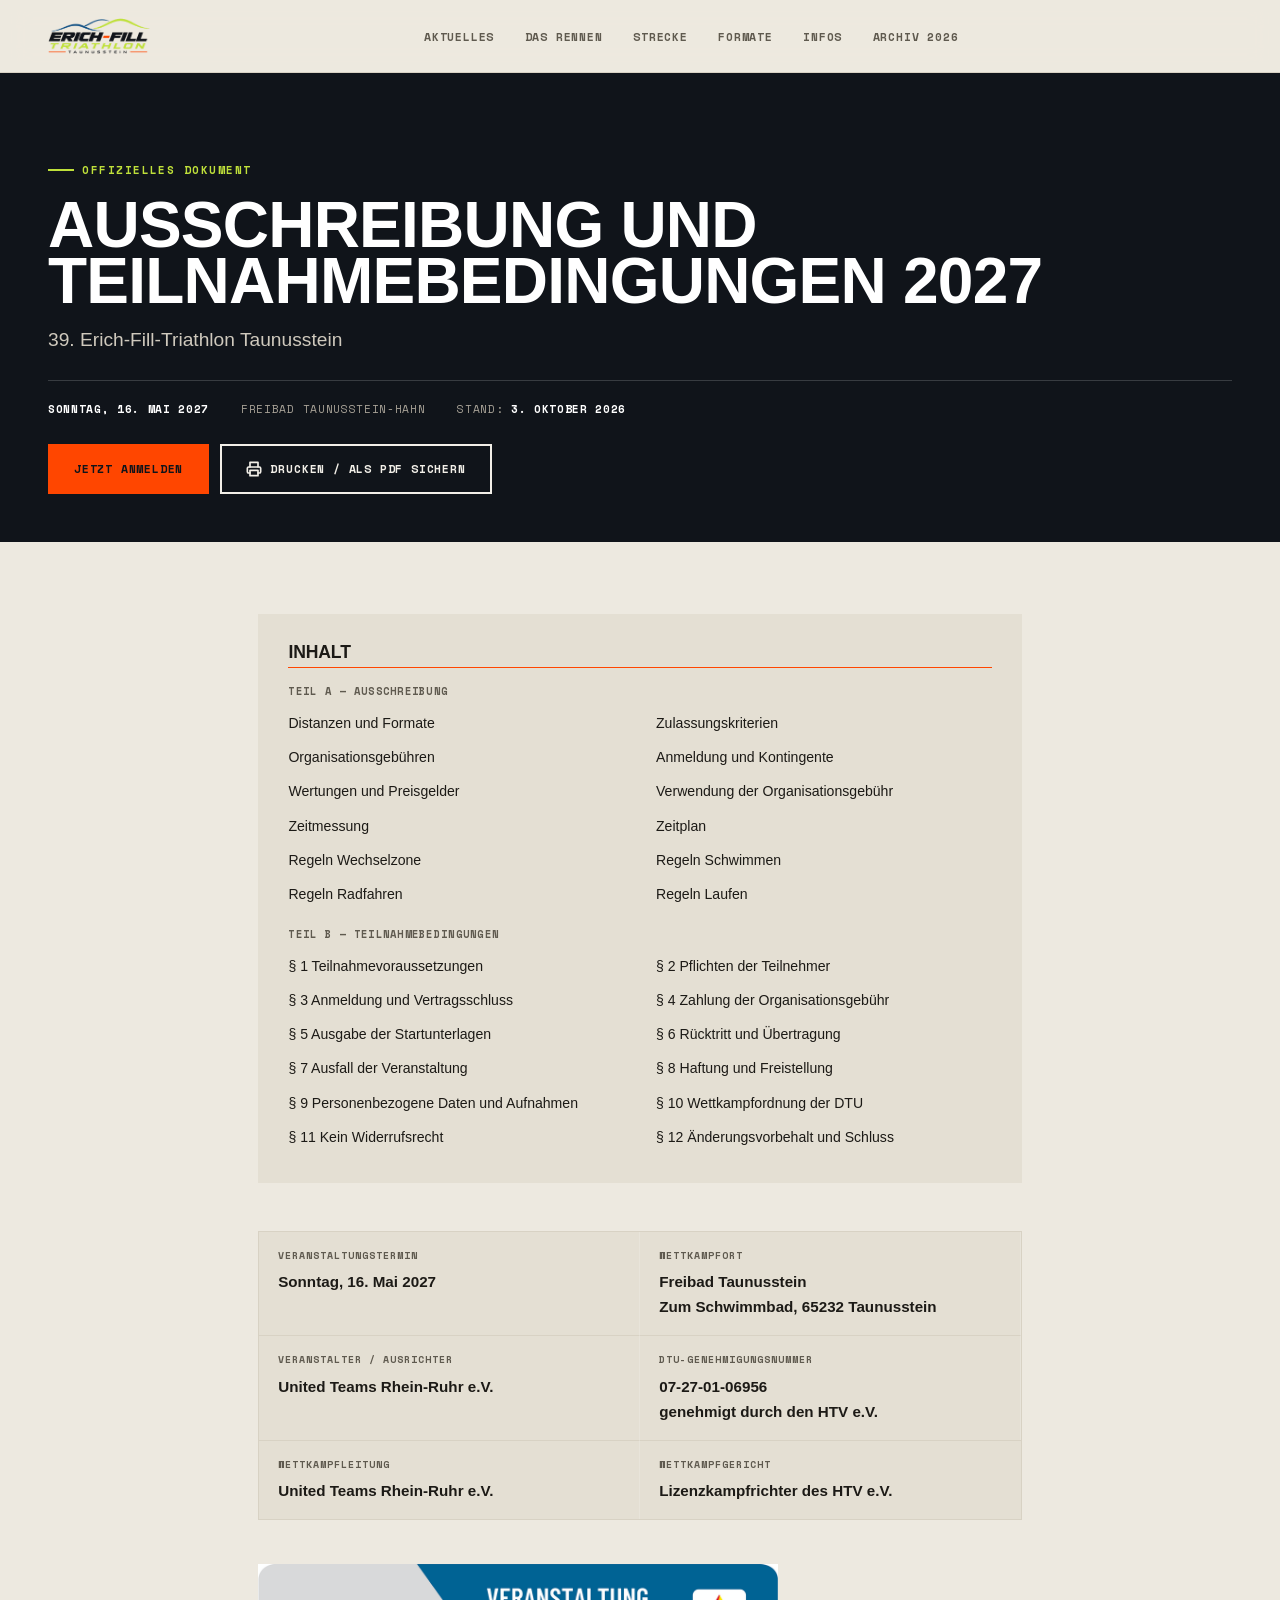
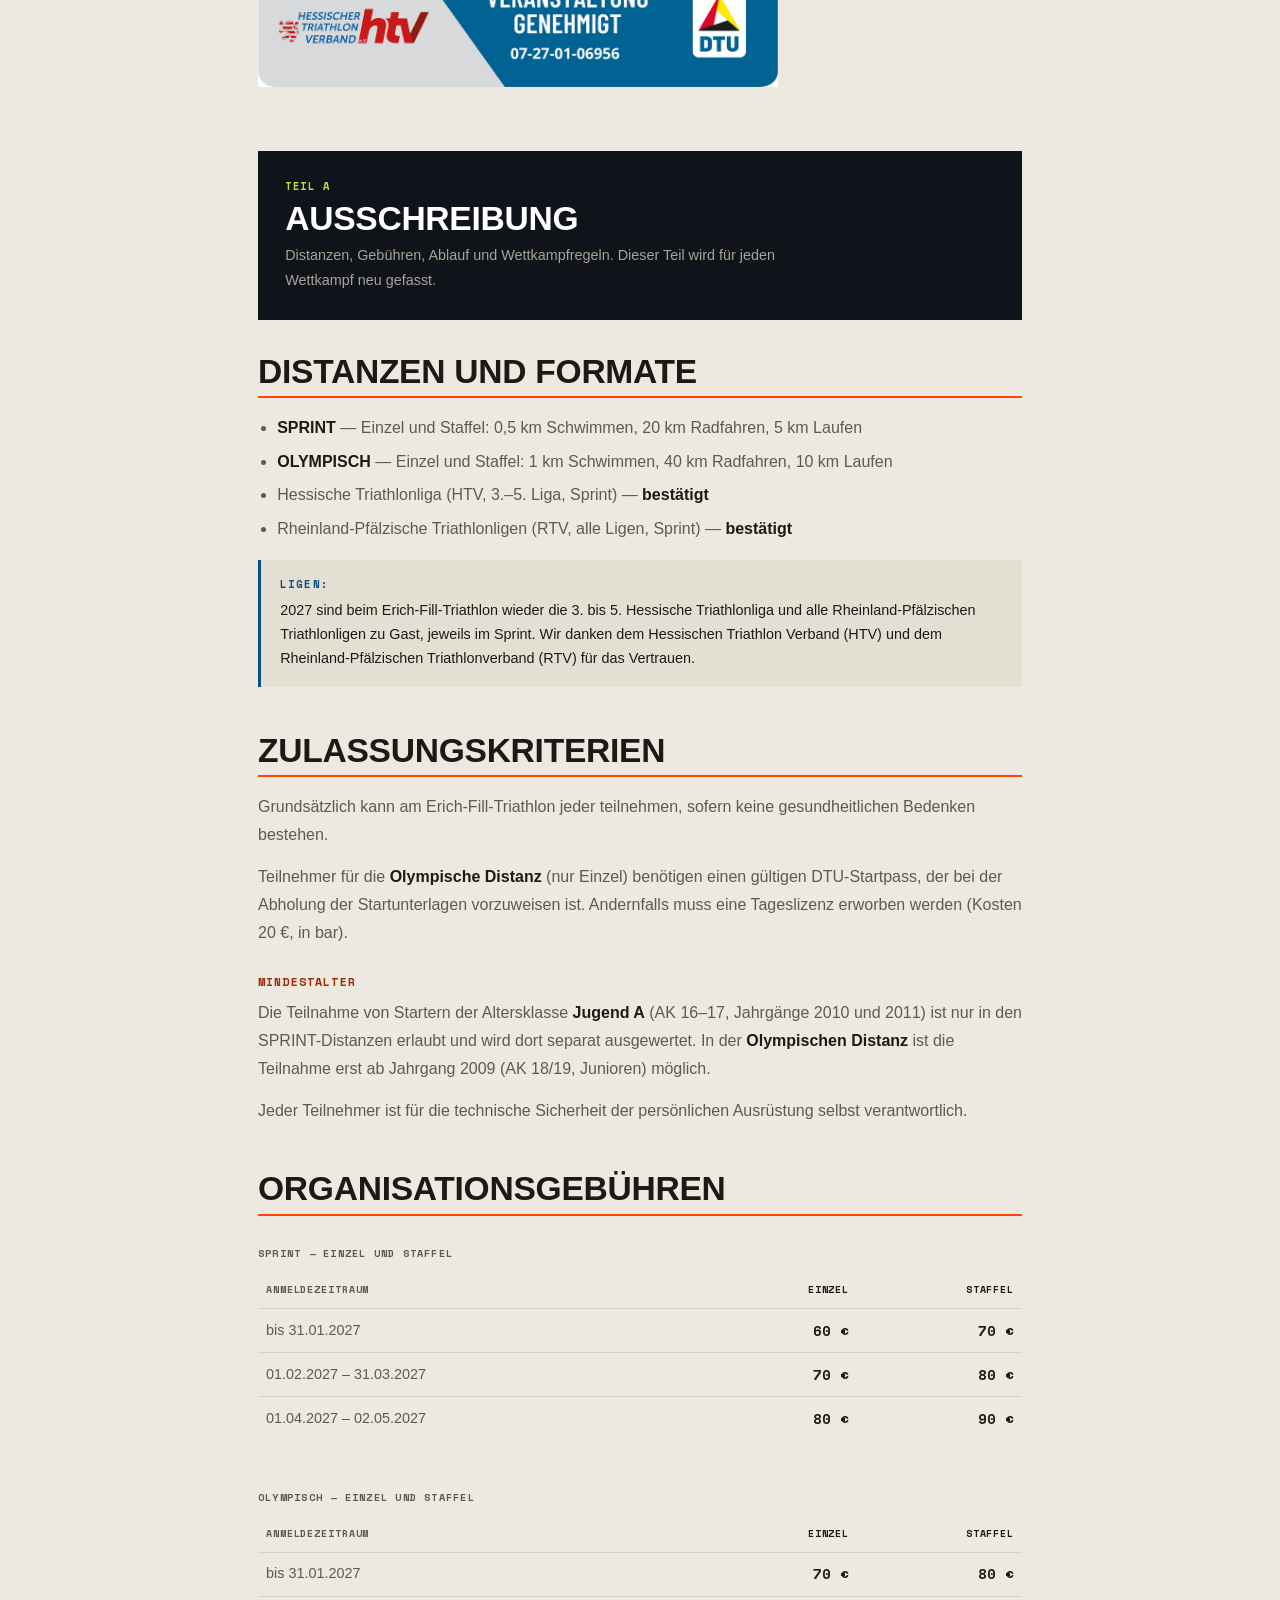
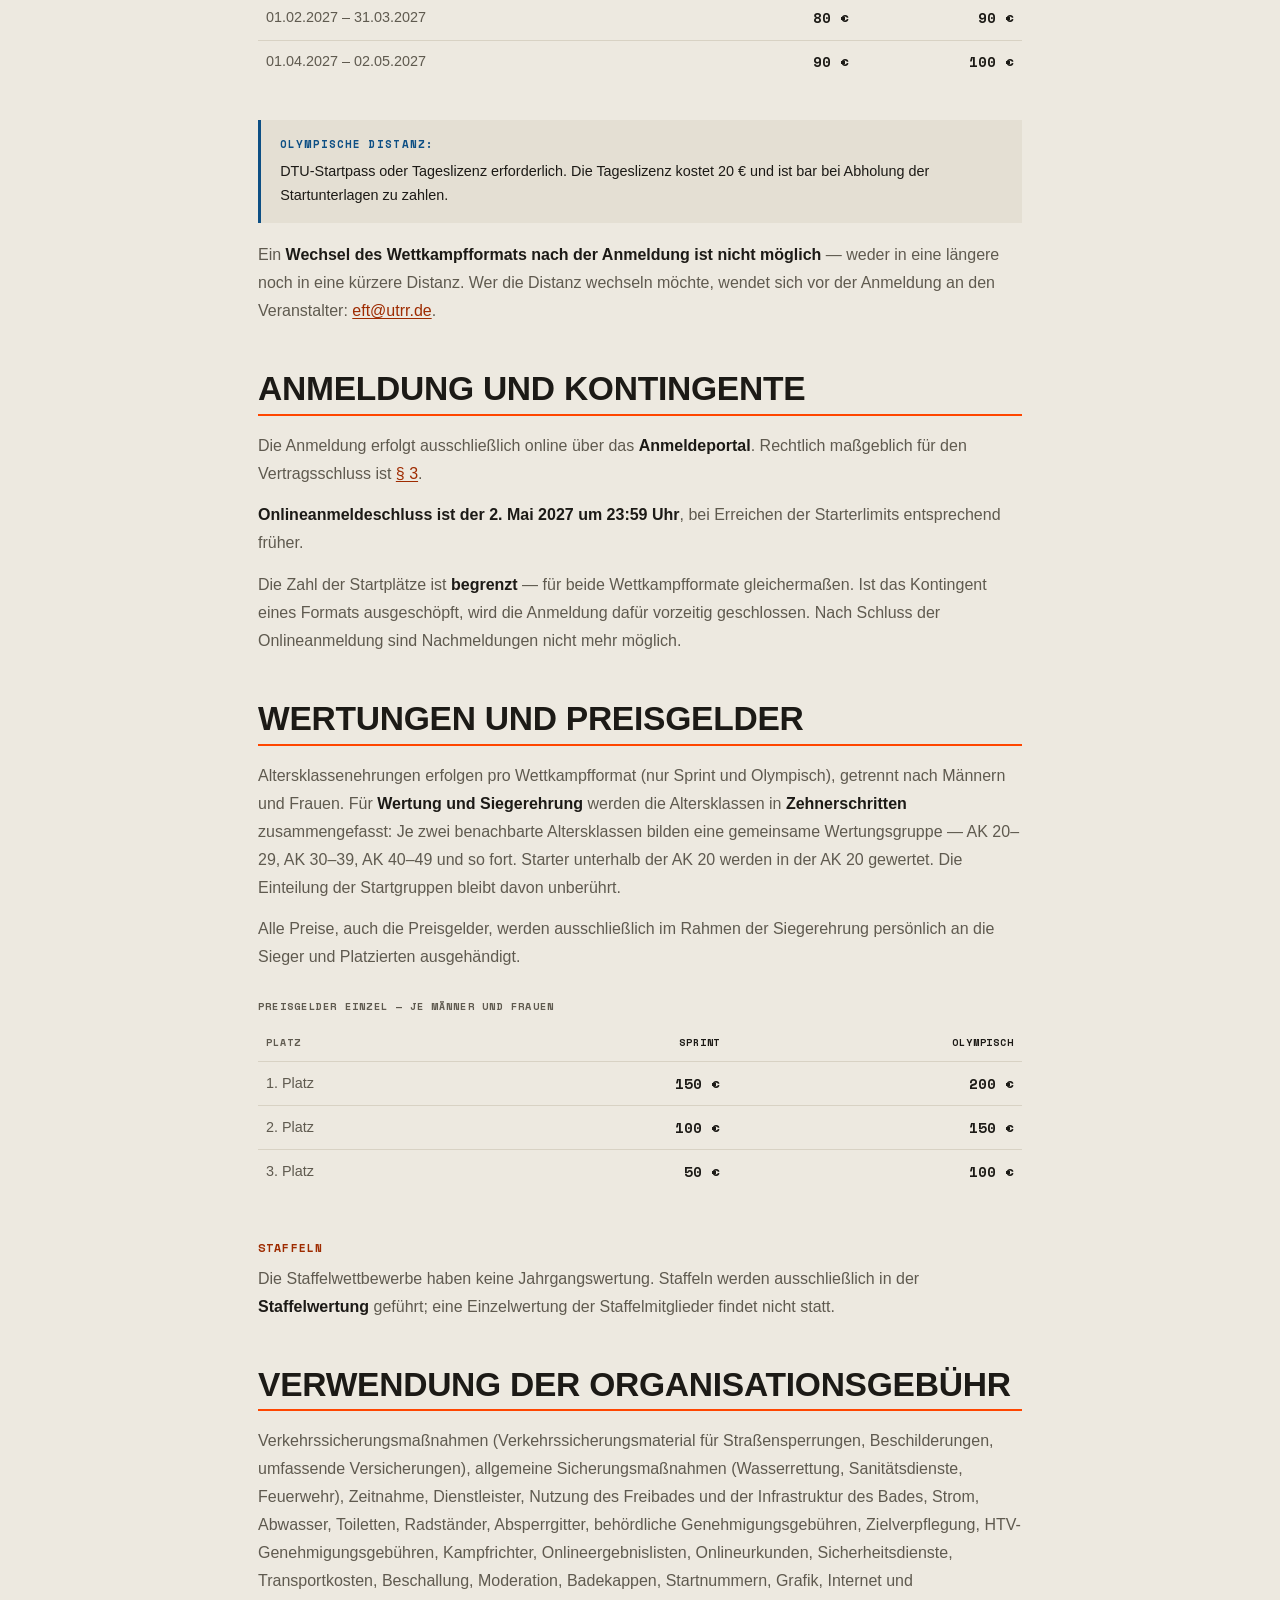
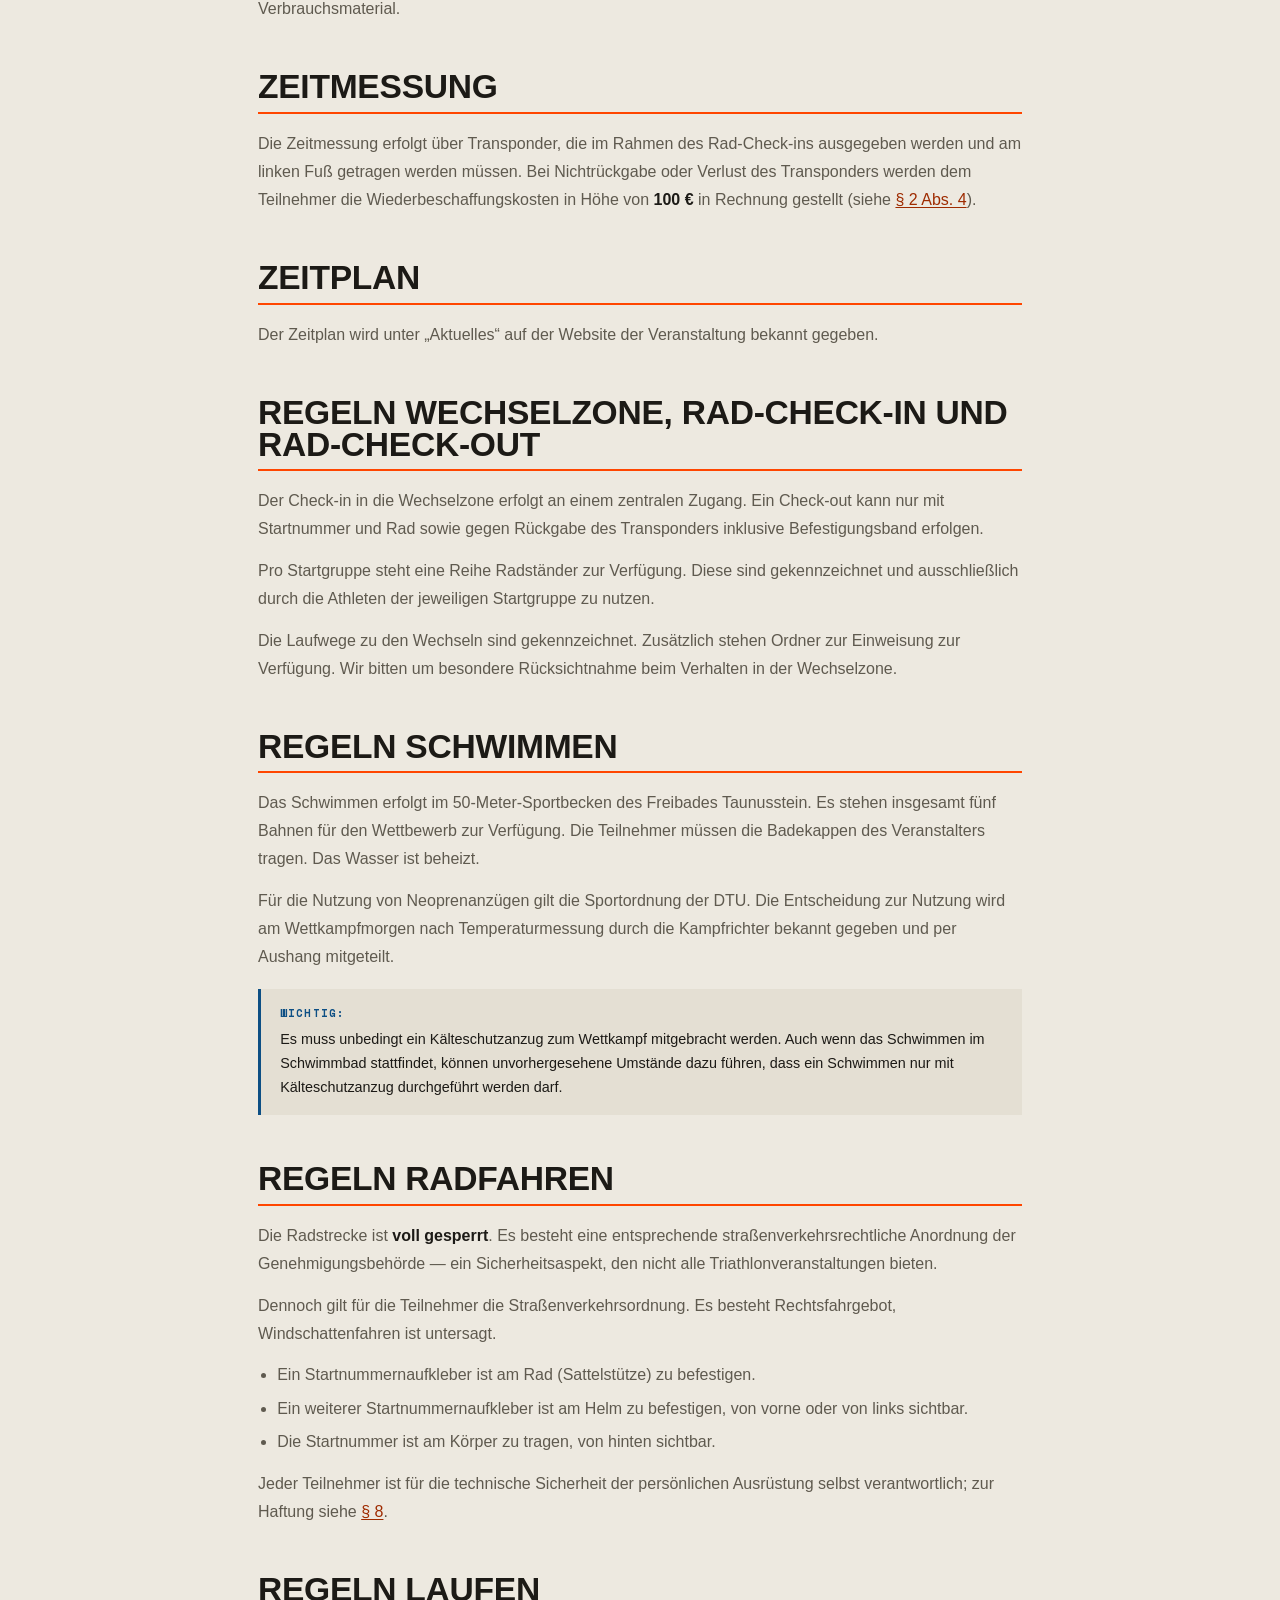
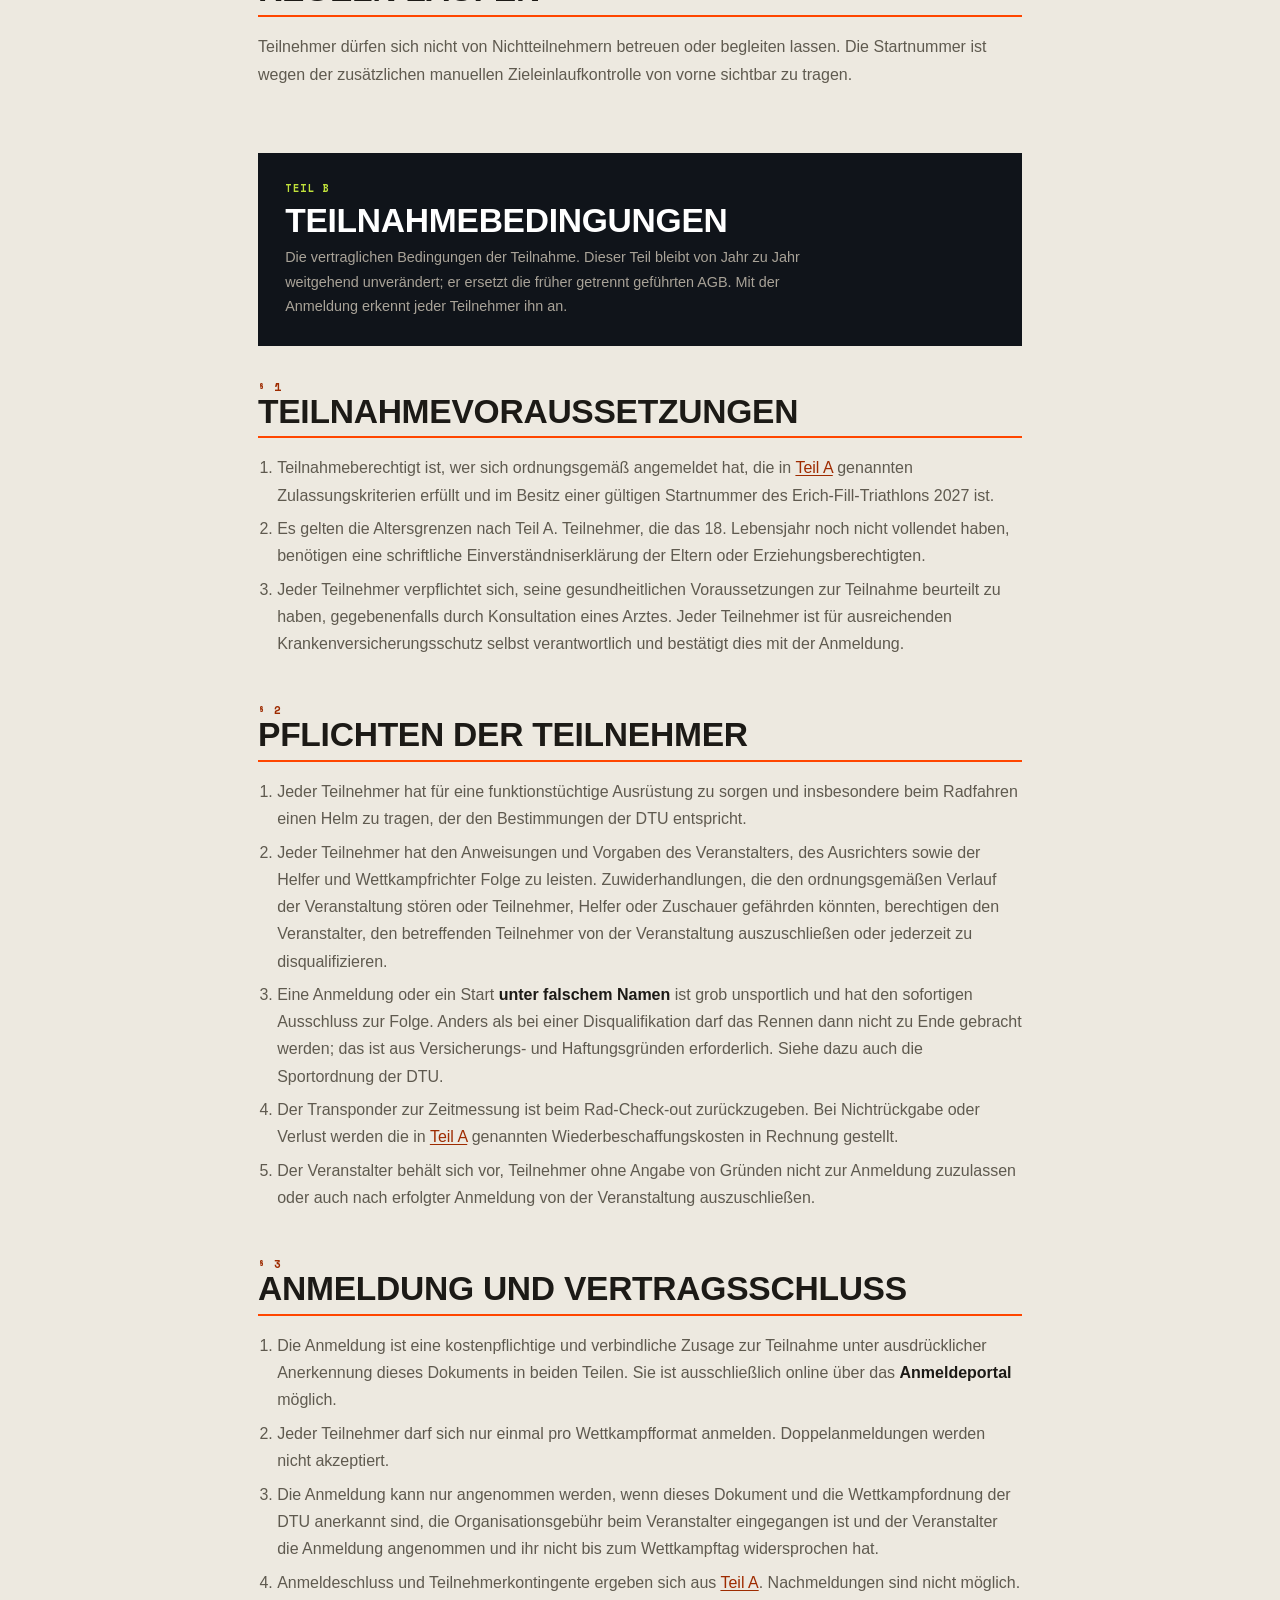
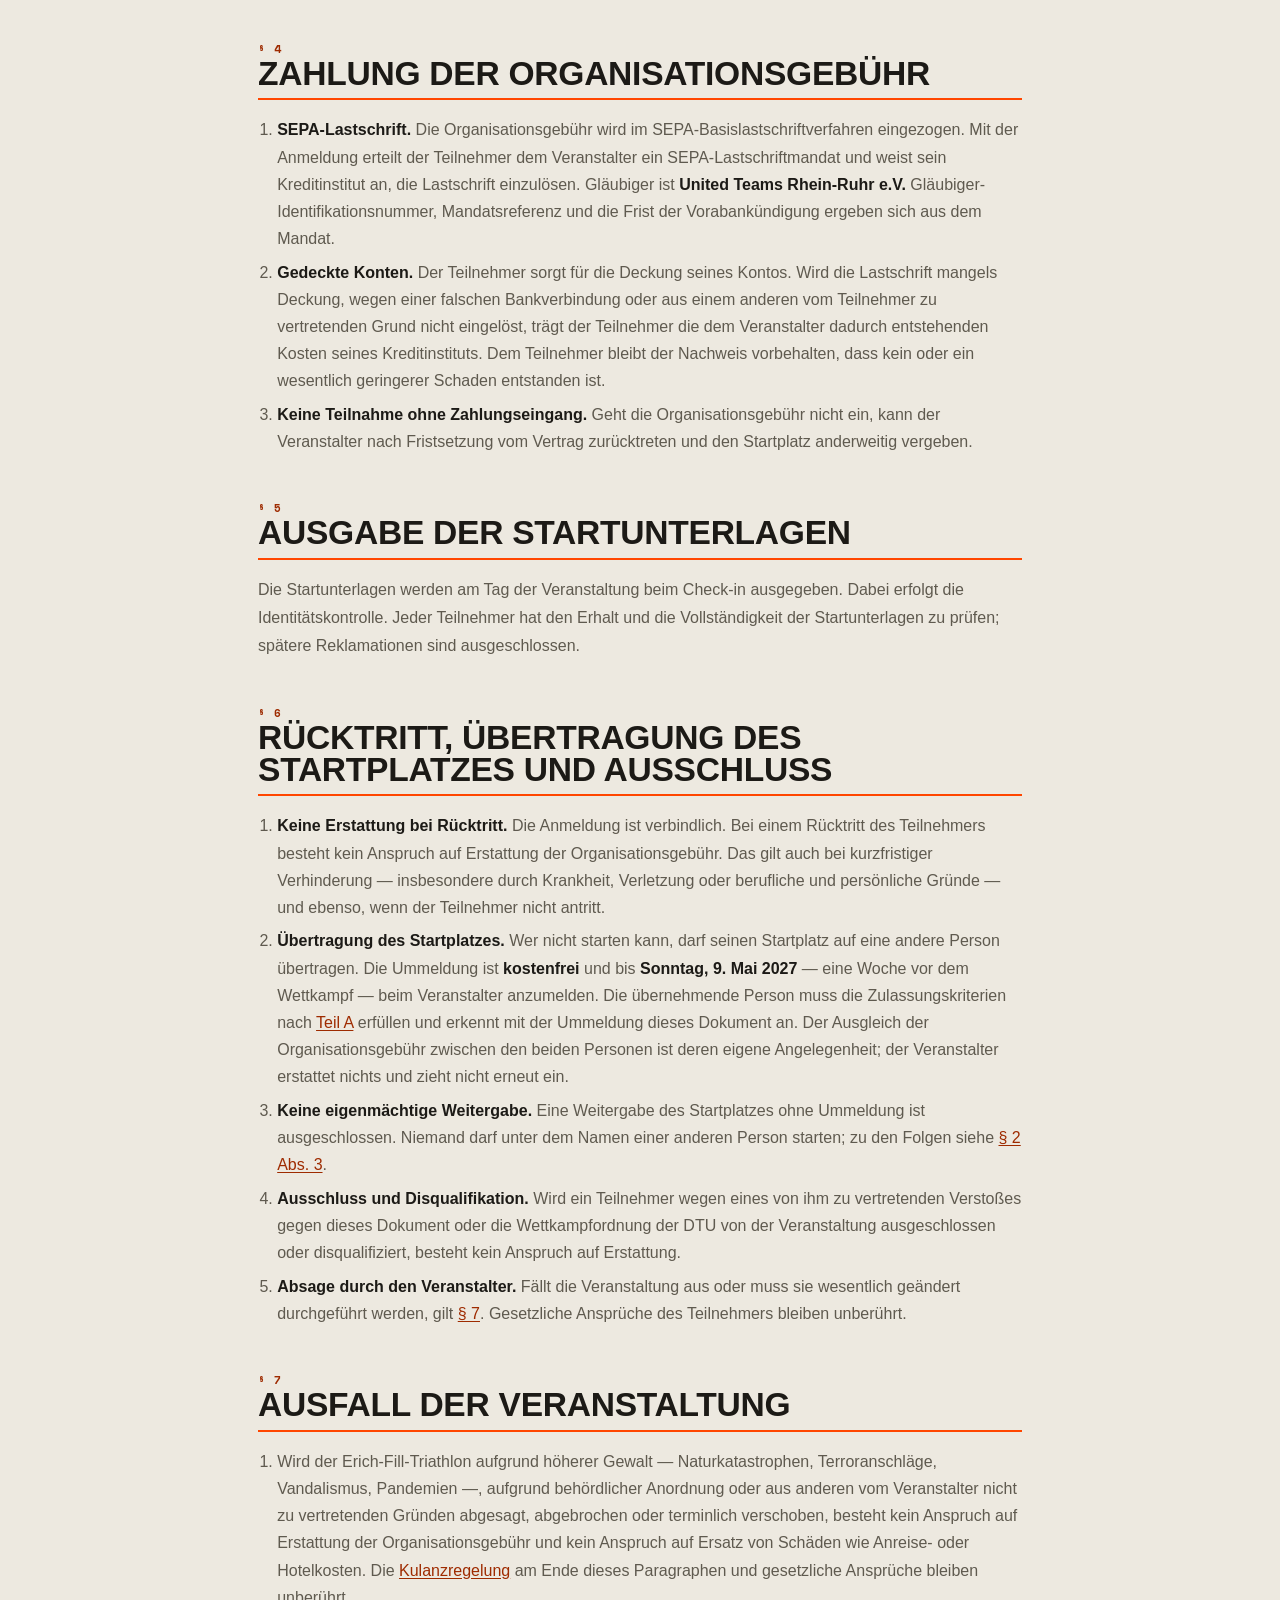
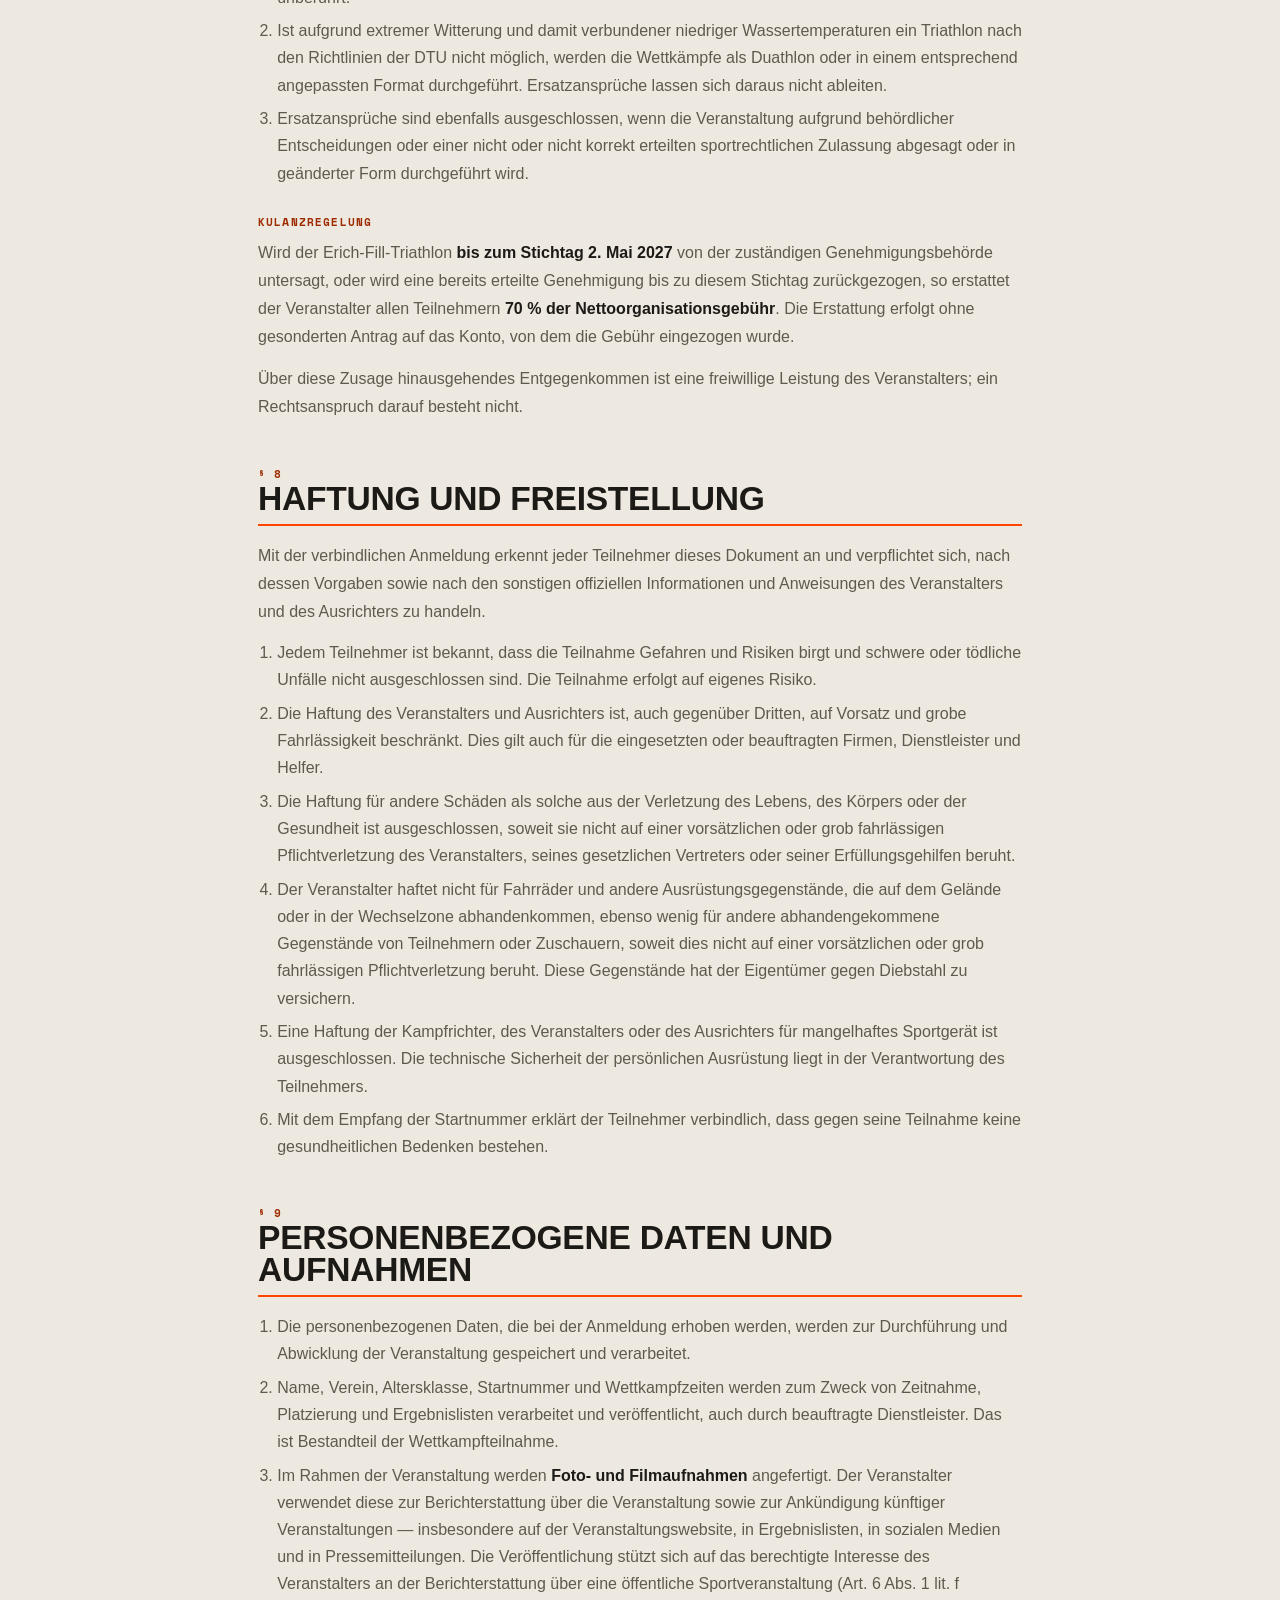
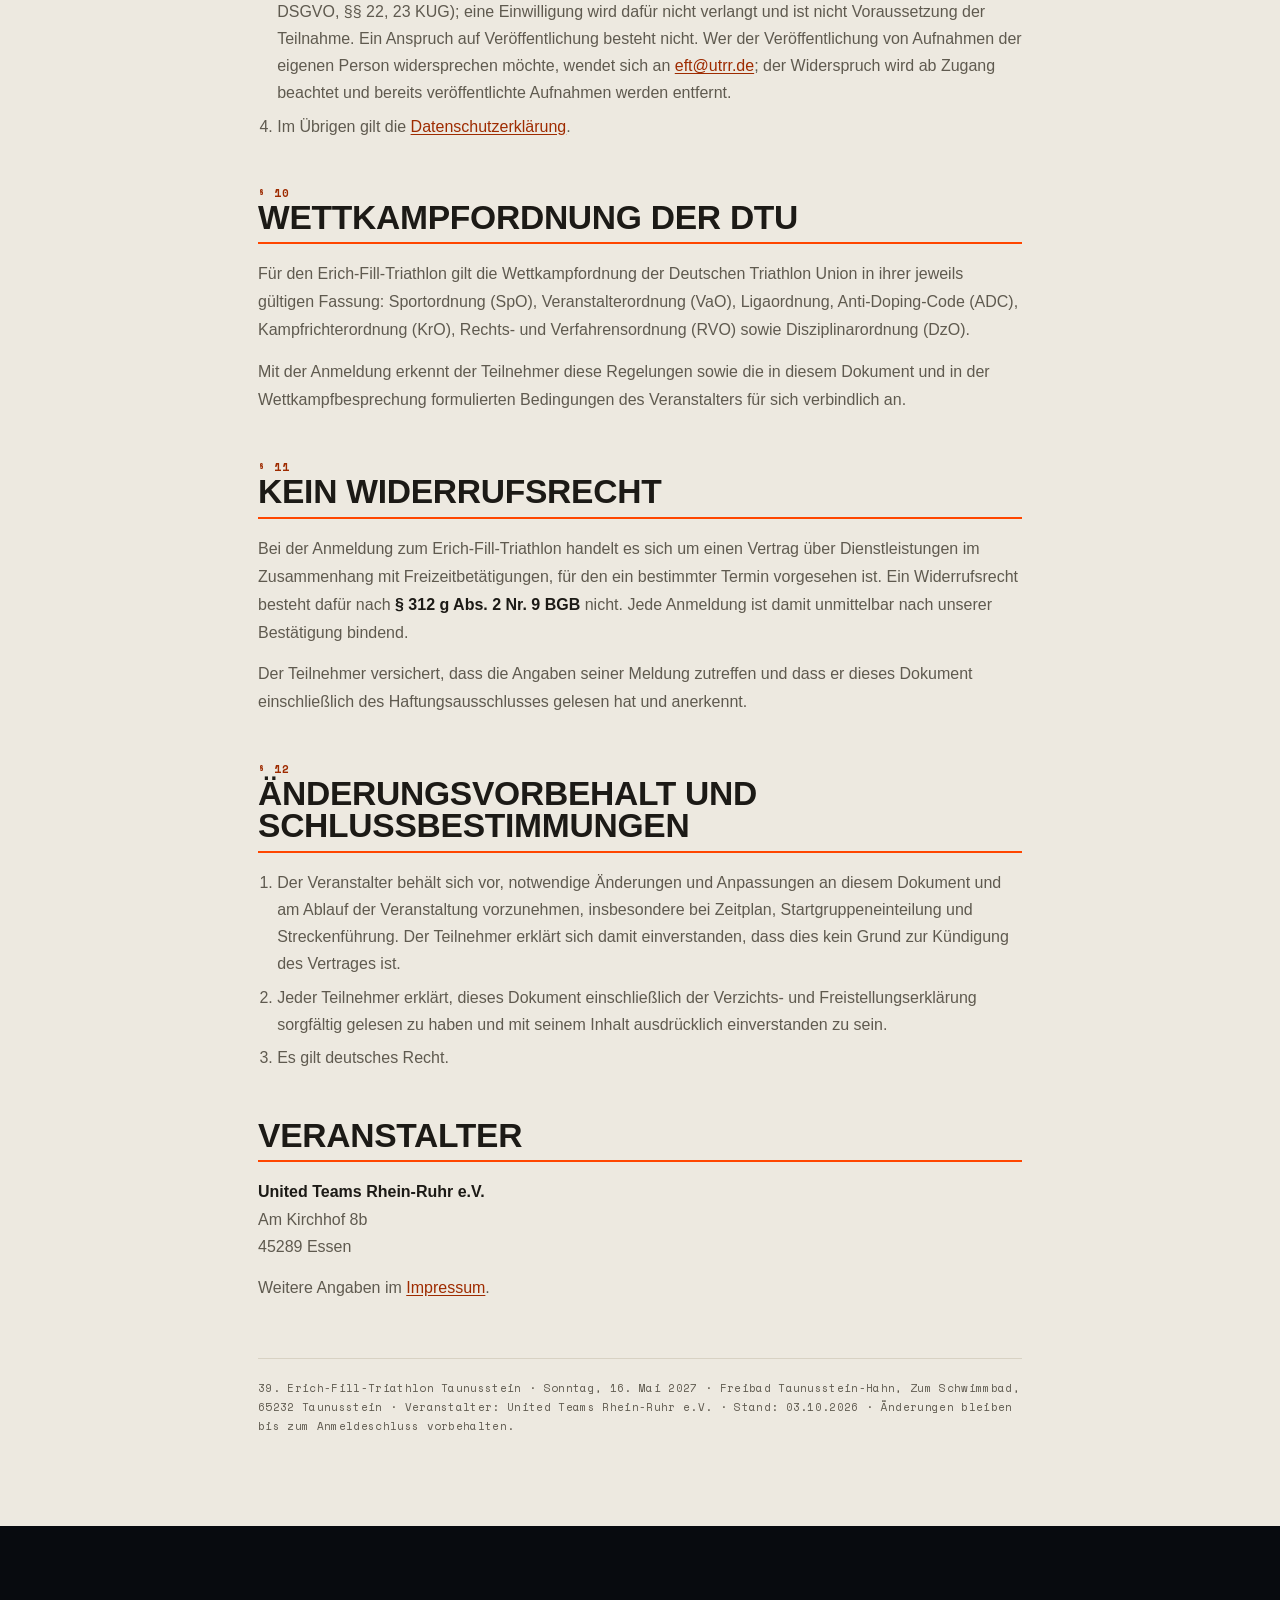
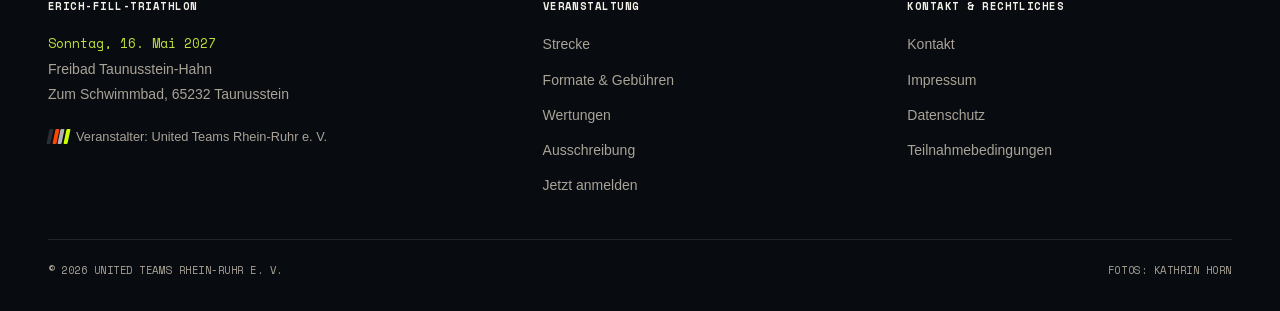
==== commit 9cc5dcc3: "Ausschreibung 2027: Ligen bestätigt (3.-5. Hessenliga und alle RLP-Ligen, Sprint), Dank an HTV und R" ====
--- a/ausschreibung-2027.html
+++ b/ausschreibung-2027.html
@@ -119,10 +119,16 @@
         <div class="fact"><dt>Veranstaltungstermin</dt><dd>Sonntag, 16. Mai 2027</dd></div>
         <div class="fact"><dt>Wettkampfort</dt><dd>Freibad Taunusstein<br>Zum Schwimmbad, 65232 Taunusstein</dd></div>
         <div class="fact"><dt>Veranstalter / Ausrichter</dt><dd>United Teams Rhein-Ruhr e.V.</dd></div>
-        <div class="fact"><dt>DTU-Genehmigungsnummer</dt><dd>wird ergänzt</dd></div>
+        <div class="fact"><dt>DTU-Genehmigungsnummer</dt><dd>07-27-01-06956<br>genehmigt durch den HTV e.V.</dd></div>
         <div class="fact"><dt>Wettkampfleitung</dt><dd>United Teams Rhein-Ruhr e.V.</dd></div>
         <div class="fact"><dt>Wettkampfgericht</dt><dd>Lizenzkampfrichter des HTV e.V.</dd></div>
       </dl>
+
+      <!-- Genehmigungsbadge des HTV, Nummer steht oben in den Fakten. -->
+      <p class="genehmigung-badge">
+        <img src="images/partner/htv-genehmigt.png" width="1100" height="260" loading="lazy"
+             alt="Hessischer Triathlon Verband und DTU: Veranstaltung genehmigt, Genehmigungsnummer 07-27-01-06956">
+      </p>
 
       <!-- ============================================================
            TEIL A — sportliche Ausschreibung
@@ -139,13 +145,14 @@
         <ul>
           <li><strong>SPRINT</strong> — Einzel und Staffel: 0,5 km Schwimmen, 20 km Radfahren, 5 km Laufen</li>
           <li><strong>OLYMPISCH</strong> — Einzel und Staffel: 1 km Schwimmen, 40 km Radfahren, 10 km Laufen</li>
-          <li>Hessische Triathlonligen, Rheinland-Pfälzische Triathlonligen
-          — <strong>angefragt</strong></li>
+          <li>Hessische Triathlonliga (HTV, 3.–5. Liga, Sprint) — <strong>bestätigt</strong></li>
+          <li>Rheinland-Pfälzische Triathlonligen (RTV, alle Ligen, Sprint) — <strong>bestätigt</strong></li>
         </ul>
         <div class="docnote">
-          <b>Ligen noch nicht bestätigt:</b> Ob die Hessischen und Rheinland-Pfälzischen
-          Triathlonligen 2027 erneut beim Erich-Fill-Triathlon ausgetragen werden, ist beantragt,
-          aber noch nicht entschieden. Sobald eine Zusage vorliegt, wird dieser Punkt aktualisiert.
+          <b>Ligen:</b> 2027 sind beim Erich-Fill-Triathlon wieder die 3. bis 5. Hessische
+          Triathlonliga und alle Rheinland-Pfälzischen Triathlonligen zu Gast, jeweils im Sprint.
+          Wir danken dem Hessischen Triathlon Verband (HTV) und dem Rheinland-Pfälzischen
+          Triathlonverband (RTV) für das Vertrauen.
         </div>
       </div>
 
--- a/assets/redesign.css
+++ b/assets/redesign.css
@@ -651,3 +651,7 @@
 }
 .sp-logo img { width: auto; height: clamp(4rem, 9vw, 6.2rem); }
 .sp-logo:hover { transform: translateY(-2px); }
+
+/* HTV-Genehmigungsbadge unter den Fakten der Ausschreibung. */
+.genehmigung-badge { margin: 1.6rem 0 0; }
+.genehmigung-badge img { display: block; width: 100%; max-width: 520px; height: auto; }
